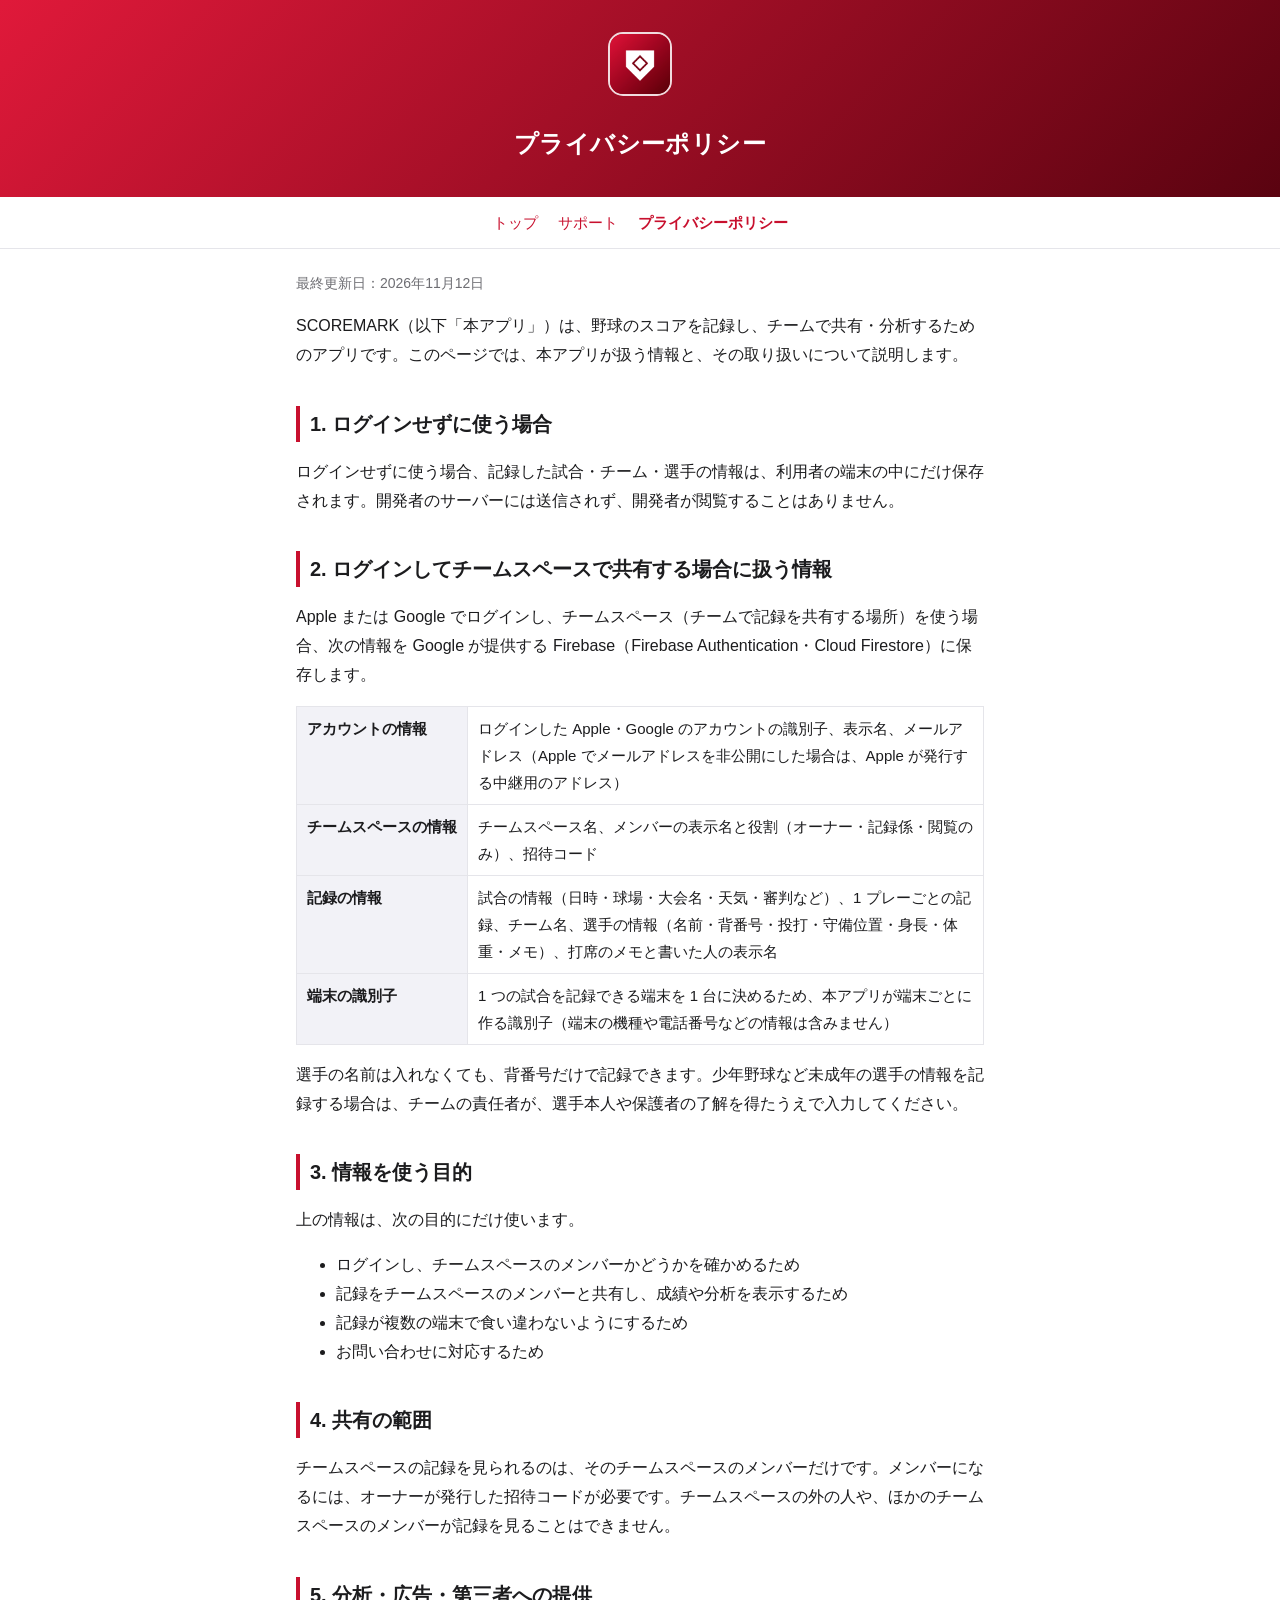
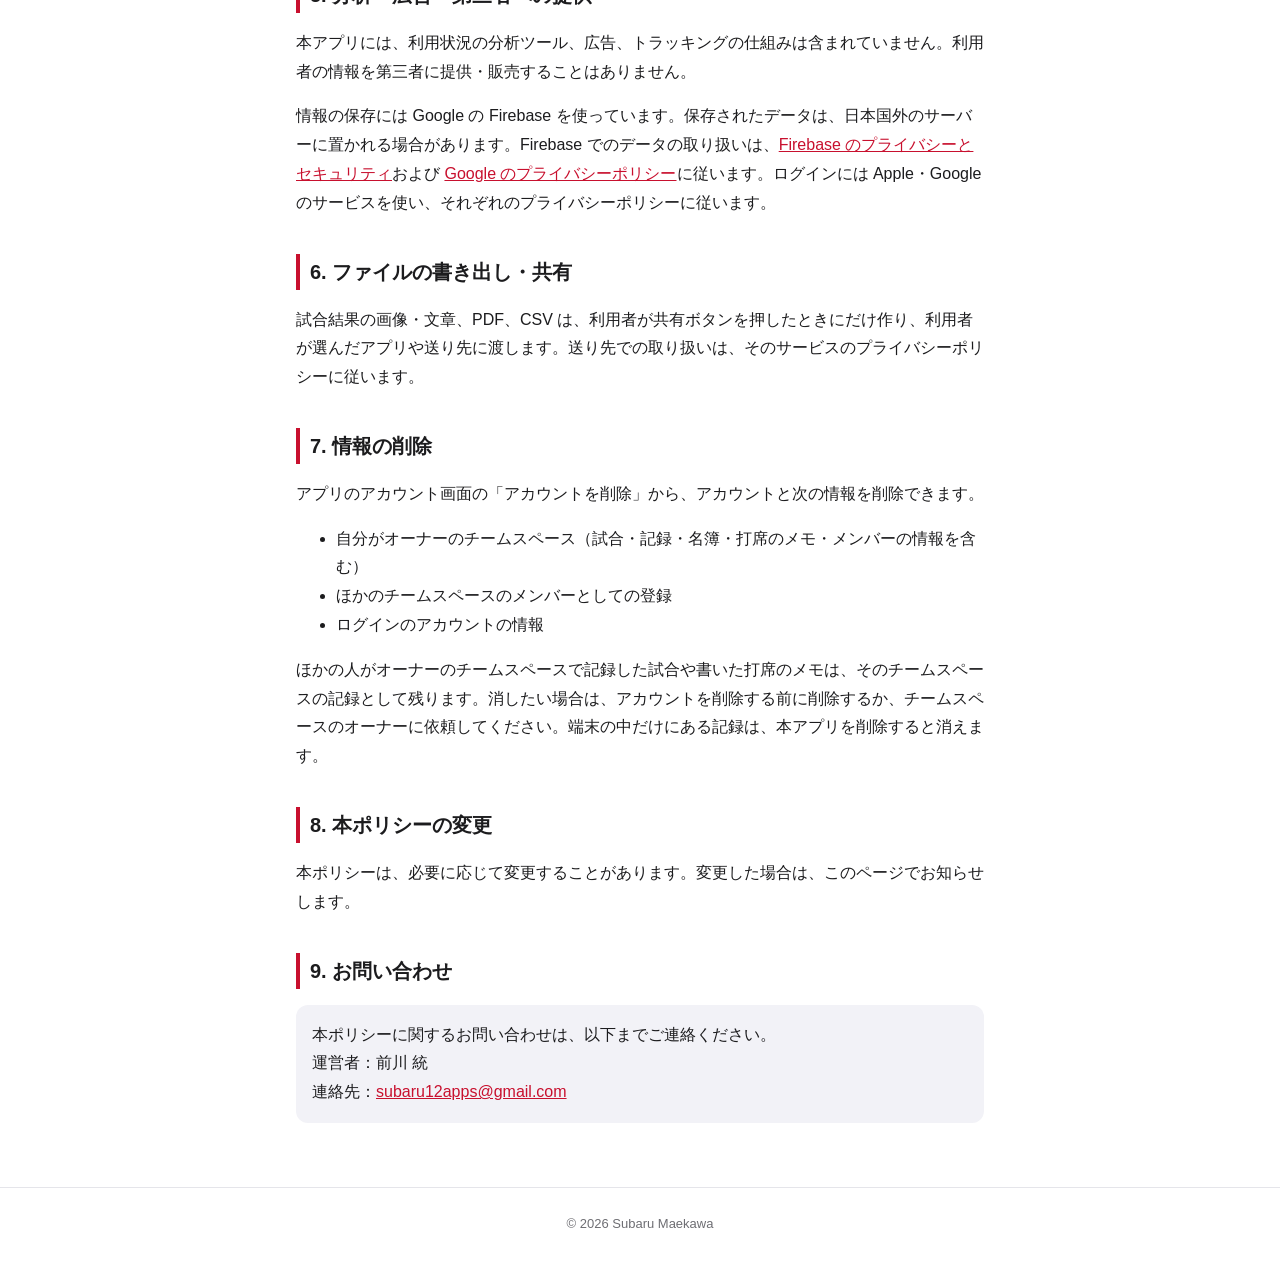
==== privacy.html @ ed5fb6fb "SCOREMARK の公開ページ（トップ・サポート・プライバシーポリシー） Co-Authored-By: Claude Opus 5.5 <noreply@anthropic.com>" ====
<!doctype html>
<html lang="ja">
<head>
  <meta charset="utf-8">
  <meta name="viewport" content="width=device-width, initial-scale=1">
  <title>プライバシーポリシー | SCOREMARK</title>
  <meta name="theme-color" content="#C8102E">
  <link rel="icon" href="icon.png">
  <link rel="stylesheet" href="style.css">
</head>
<body>
  <header class="hero small">
    <img src="icon.png" alt="SCOREMARK のアイコン">
    <h1>プライバシーポリシー</h1>
  </header>

  <nav>
    <a href="./">トップ</a>
    <a href="support.html">サポート</a>
    <a href="privacy.html" aria-current="page">プライバシーポリシー</a>
  </nav>

  <main>
    <p class="sub">最終更新日：2026年11月12日</p>

    <p>SCOREMARK（以下「本アプリ」）は、野球のスコアを記録し、チームで共有・分析するためのアプリです。このページでは、本アプリが扱う情報と、その取り扱いについて説明します。</p>

    <h2>1. ログインせずに使う場合</h2>
    <p>ログインせずに使う場合、記録した試合・チーム・選手の情報は、利用者の端末の中にだけ保存されます。開発者のサーバーには送信されず、開発者が閲覧することはありません。</p>

    <h2>2. ログインしてチームスペースで共有する場合に扱う情報</h2>
    <p>Apple または Google でログインし、チームスペース（チームで記録を共有する場所）を使う場合、次の情報を Google が提供する Firebase（Firebase Authentication・Cloud Firestore）に保存します。</p>
    <table>
      <tr><th>アカウントの情報</th><td>ログインした Apple・Google のアカウントの識別子、表示名、メールアドレス（Apple でメールアドレスを非公開にした場合は、Apple が発行する中継用のアドレス）</td></tr>
      <tr><th>チームスペースの情報</th><td>チームスペース名、メンバーの表示名と役割（オーナー・記録係・閲覧のみ）、招待コード</td></tr>
      <tr><th>記録の情報</th><td>試合の情報（日時・球場・大会名・天気・審判など）、1 プレーごとの記録、チーム名、選手の情報（名前・背番号・投打・守備位置・身長・体重・メモ）、打席のメモと書いた人の表示名</td></tr>
      <tr><th>端末の識別子</th><td>1 つの試合を記録できる端末を 1 台に決めるため、本アプリが端末ごとに作る識別子（端末の機種や電話番号などの情報は含みません）</td></tr>
    </table>
    <p>選手の名前は入れなくても、背番号だけで記録できます。少年野球など未成年の選手の情報を記録する場合は、チームの責任者が、選手本人や保護者の了解を得たうえで入力してください。</p>

    <h2>3. 情報を使う目的</h2>
    <p>上の情報は、次の目的にだけ使います。</p>
    <ul>
      <li>ログインし、チームスペースのメンバーかどうかを確かめるため</li>
      <li>記録をチームスペースのメンバーと共有し、成績や分析を表示するため</li>
      <li>記録が複数の端末で食い違わないようにするため</li>
      <li>お問い合わせに対応するため</li>
    </ul>

    <h2>4. 共有の範囲</h2>
    <p>チームスペースの記録を見られるのは、そのチームスペースのメンバーだけです。メンバーになるには、オーナーが発行した招待コードが必要です。チームスペースの外の人や、ほかのチームスペースのメンバーが記録を見ることはできません。</p>

    <h2>5. 分析・広告・第三者への提供</h2>
    <p>本アプリには、利用状況の分析ツール、広告、トラッキングの仕組みは含まれていません。利用者の情報を第三者に提供・販売することはありません。</p>
    <p>情報の保存には Google の Firebase を使っています。保存されたデータは、日本国外のサーバーに置かれる場合があります。Firebase でのデータの取り扱いは、<a href="https://firebase.google.com/support/privacy">Firebase のプライバシーとセキュリティ</a>および <a href="https://policies.google.com/privacy">Google のプライバシーポリシー</a>に従います。ログインには Apple・Google のサービスを使い、それぞれのプライバシーポリシーに従います。</p>

    <h2>6. ファイルの書き出し・共有</h2>
    <p>試合結果の画像・文章、PDF、CSV は、利用者が共有ボタンを押したときにだけ作り、利用者が選んだアプリや送り先に渡します。送り先での取り扱いは、そのサービスのプライバシーポリシーに従います。</p>

    <h2>7. 情報の削除</h2>
    <p>アプリのアカウント画面の「アカウントを削除」から、アカウントと次の情報を削除できます。</p>
    <ul>
      <li>自分がオーナーのチームスペース（試合・記録・名簿・打席のメモ・メンバーの情報を含む）</li>
      <li>ほかのチームスペースのメンバーとしての登録</li>
      <li>ログインのアカウントの情報</li>
    </ul>
    <p>ほかの人がオーナーのチームスペースで記録した試合や書いた打席のメモは、そのチームスペースの記録として残ります。消したい場合は、アカウントを削除する前に削除するか、チームスペースのオーナーに依頼してください。端末の中だけにある記録は、本アプリを削除すると消えます。</p>

    <h2>8. 本ポリシーの変更</h2>
    <p>本ポリシーは、必要に応じて変更することがあります。変更した場合は、このページでお知らせします。</p>

    <h2>9. お問い合わせ</h2>
    <p class="contact">本ポリシーに関するお問い合わせは、以下までご連絡ください。<br>運営者：前川 統<br>連絡先：<a href="mailto:subaru12apps@gmail.com">subaru12apps@gmail.com</a></p>
  </main>

  <footer>
    &copy; 2026 Subaru Maekawa
  </footer>
</body>
</html>
---- style.css ----
/* SCOREMARK 公開ページ共通スタイル
   外部フォント・外部スクリプトは読み込まない（プライバシーポリシーとの整合のため） */

:root {
  --red: #C8102E;
  --red-text: #C8102E;
  --bg: #FFFFFF;
  --text: #1C1C1E;
  --sub: #6E6E73;
  --line: #E5E5EA;
  --card: #F2F2F7;
}

@media (prefers-color-scheme: dark) {
  :root {
    --red-text: #FF4060;
    --bg: #000000;
    --text: #F2F2F7;
    --sub: #A1A1A6;
    --line: #38383A;
    --card: #1C1C1E;
  }
}

* { box-sizing: border-box; }

html { -webkit-text-size-adjust: 100%; }

body {
  margin: 0;
  background: var(--bg);
  color: var(--text);
  font-family: -apple-system, BlinkMacSystemFont, "Hiragino Sans", "Hiragino Kaku Gothic ProN", "Noto Sans JP", "Yu Gothic", sans-serif;
  line-height: 1.8;
  font-size: 16px;
}

a { color: var(--red-text); }

/* 上部：アイコンと同じ赤のグラデーション（印象を残す場所なので広い面を赤に） */
.hero {
  background: linear-gradient(135deg, #E0193A, #5A0310);
  color: #FFFFFF;
  padding: 56px 16px 48px;
  text-align: center;
}
.hero img {
  width: 96px;
  height: 96px;
  border-radius: 22px;
  border: 2px solid rgba(255, 255, 255, 0.85);
}
.hero h1 {
  margin: 16px 0 4px;
  font-size: 32px;
  letter-spacing: 0.06em;
}
.hero p {
  margin: 0;
  font-size: 17px;
  font-weight: 600;
}
.hero.small { padding: 32px 16px 28px; }
.hero.small img { width: 64px; height: 64px; border-radius: 15px; }
.hero.small h1 { font-size: 24px; letter-spacing: 0.02em; }

nav {
  display: flex;
  justify-content: center;
  gap: 20px;
  padding: 12px 16px;
  border-bottom: 1px solid var(--line);
  font-size: 15px;
}
nav a { text-decoration: none; }
nav a[aria-current="page"] { font-weight: 700; }

main {
  max-width: 720px;
  margin: 0 auto;
  padding: 8px 16px 48px;
}

h2 {
  margin: 36px 0 8px;
  font-size: 20px;
  border-left: 4px solid var(--red);
  padding-left: 10px;
}
h3 { margin: 20px 0 4px; font-size: 17px; }

.lead { font-size: 17px; }
.sub { color: var(--sub); font-size: 14px; }

.features { list-style: none; padding: 0; margin: 16px 0; display: grid; gap: 10px; }
.features li {
  background: var(--card);
  border-radius: 12px;
  padding: 12px 16px;
}
.features b { display: block; }

.faq dt { font-weight: 700; margin-top: 20px; }
.faq dd { margin: 4px 0 0; }

table { border-collapse: collapse; width: 100%; font-size: 15px; margin: 8px 0; }
th, td { border: 1px solid var(--line); padding: 8px 10px; text-align: left; vertical-align: top; }
th { background: var(--card); white-space: nowrap; }

.contact {
  background: var(--card);
  border-radius: 12px;
  padding: 16px;
}

footer {
  text-align: center;
  color: var(--sub);
  font-size: 13px;
  padding: 24px 16px 40px;
  border-top: 1px solid var(--line);
}

/* ---- トップページ ---- */

/* 上部：アプリと同じ黒の地に、赤を差す（アプリの画面写真がなじむように） */
/* 赤の地は文字と対応端末の印まで。端末の写真はページの地に置き、下の紙のスコアブックの赤い帯と続かないようにする */
.top-hero { text-align: center; padding: 0 16px 56px; }
.top-hero-band {
  background: linear-gradient(135deg, #E0193A 0%, #8E0A22 55%, #4A020D 100%);
  color: #FFFFFF;
  margin: 0 -16px;
  padding: 56px 16px 56px;
}
.top-hero-text { max-width: 760px; margin: 0 auto; }
.top-icon {
  width: 80px;
  height: 80px;
  border-radius: 18px;
  border: 2px solid rgba(255, 255, 255, 0.85);
}
.wordmark {
  margin: 16px 0 0;
  font-size: 46px;
  font-weight: 800;
  letter-spacing: 0.08em;
  line-height: 1.1;
}
.tagline {
  margin: 6px 0 0;
  font-size: 16px;
  font-weight: 600;
  letter-spacing: 0.2em;
  opacity: 0.9;
}
.top-lead span { display: inline-block; } /* 言葉の途中で折り返さない */
.top-lead {
  margin: 24px auto 0;
  max-width: 30em;
  font-size: 17px;
  line-height: 1.9;
}
.devices-badge {
  list-style: none;
  margin: 20px 0 0;
  padding: 0;
  display: flex;
  flex-wrap: wrap;
  justify-content: center;
  gap: 8px;
  font-size: 13px;
}
.devices-badge li {
  padding: 4px 14px;
  border: 1px solid rgba(255, 255, 255, 0.6);
  border-radius: 999px;
}
.devices-badge li.on { background: #FFFFFF; border-color: #FFFFFF; color: #C8102E; font-weight: 700; }

/* 横向き（iPad・詳細モード）と縦向き（iPhone・簡易モード）を、重ねずに並べる */
.hero-devices {
  max-width: 940px;
  margin: 48px auto 0;
  display: flex;
  justify-content: center;
  align-items: flex-end;
  gap: 5%;
}
.hero-devices .land {
  display: block;
  width: 70%;
  height: auto;
  border-radius: 16px;
  border: 5px solid #1C1C1E;
  background: #000000;
}
.hero-devices .phone {
  width: 21%;
  max-width: none;
  margin: 0;
  border-width: 4px;
  border-radius: 18px;
}
@media (min-width: 760px) {
  .top-hero { padding: 0 24px 88px; }
  .top-hero-band { margin: 0 -24px; padding: 80px 24px 72px; }
  .wordmark { font-size: 60px; }
  .hero-devices .land { border-radius: 28px; border-width: 10px; }
  .hero-devices .phone { border-radius: 30px; border-width: 7px; }
}

/* 紙のスコアブック：一番の売りなので、赤の帯を広く使い、白い紙を大きく見せる */
.paper-band {
  background: #C8102E;
  color: #FFFFFF;
  margin: 0;
  padding: 72px 16px 80px;
}
.paper-inner { max-width: 1040px; margin: 0 auto; }
.paper-band .eyebrow { color: #FFFFFF; opacity: 1; }
.paper-band .section-title { font-size: 32px; margin-bottom: 12px; }
.paper-band .section-title span { display: inline-block; }
.paper-lead { max-width: 40em; margin: 0 0 32px; font-size: 17px; }
.paper-sheet {
  margin: 0;
  background: #FFFFFF;
  border-radius: 12px;
  padding: 12px;
}
.paper-sheet img { display: block; width: 100%; height: auto; }
.paper-sheet figcaption { margin-top: 8px; color: #6E6E73; font-size: 13px; text-align: center; }
.paper-points {
  list-style: none;
  margin: 32px 0 0;
  padding: 0;
  display: grid;
  grid-template-columns: 1fr;
  gap: 24px;
}
.paper-points li { border-top: 2px solid #FFFFFF; padding-top: 12px; }
.paper-points h3 { margin: 0 0 6px; font-size: 19px; }
.paper-points p { margin: 0; }
.paper-more { margin: 32px 0 0; font-weight: 700; }
.paper-more a { color: #FFFFFF; }
@media (min-width: 760px) {
  .paper-band { padding: 96px 24px 104px; }
  .paper-band .section-title { font-size: 40px; }
  .paper-sheet { padding: 20px; }
  .paper-points { grid-template-columns: repeat(3, 1fr); gap: 32px; }
}

/* 画面の写真：端末の枠のように角を丸め、細い枠で囲む */
.phone {
  display: block;
  width: 100%;
  max-width: 260px;
  height: auto;
  margin: 0 auto;
  border-radius: 28px;
  border: 6px solid #1C1C1E;
  background: #000000;
}

main.wide { max-width: 1040px; padding-top: 72px; }

section { margin: 0 0 88px; }

.eyebrow {
  margin: 0;
  color: var(--red-text);
  font-size: 13px;
  font-weight: 700;
  letter-spacing: 0.18em;
}
.section-title {
  margin: 4px 0 24px;
  padding: 0;
  border: none;
  font-size: 28px;
  line-height: 1.4;
}

.steps {
  list-style: none;
  padding: 0;
  margin: 0;
  display: grid;
  grid-template-columns: 1fr;
  gap: 48px;
}
.steps li { position: relative; }
.steps .phone { max-width: 220px; }
.step-no {
  display: inline-flex;
  align-items: center;
  justify-content: center;
  width: 32px;
  height: 32px;
  margin-top: 20px;
  border-radius: 50%;
  background: var(--red);
  color: #FFFFFF;
  font-weight: 700;
}
.steps h3 { display: inline-block; margin: 0 0 0 10px; font-size: 20px; vertical-align: middle; }
.steps p { margin: 8px 0 0; }
@media (min-width: 760px) {
  .steps { grid-template-columns: repeat(3, 1fr); gap: 32px; }
}

.feature {
  display: grid;
  grid-template-columns: 1fr;
  gap: 32px;
  align-items: center;
  background: var(--card);
  border-radius: 24px;
  padding: 40px 24px;
}
.feature .phone { max-width: 240px; }
.tablet {
  display: block;
  width: 100%;
  height: auto;
  border-radius: 20px;
  border: 8px solid #1C1C1E;
  background: #000000;
}
@media (min-width: 760px) {
  .feature { grid-template-columns: 1fr 1.4fr; padding: 48px; }
}
.checks { list-style: none; padding: 0; margin: 16px 0 0; }
.checks li { position: relative; padding-left: 28px; margin: 8px 0; }
.checks li::before {
  content: "";
  position: absolute;
  left: 4px;
  top: 0.55em;
  width: 12px;
  height: 12px;
  background: var(--red);
  transform: rotate(45deg); /* ひし形（ダイヤモンド）の印 */
}

.people {
  display: grid;
  grid-template-columns: 1fr;
  gap: 16px;
}
@media (min-width: 600px) { .people { grid-template-columns: 1fr 1fr; } }
.person {
  border: 1px solid var(--line);
  border-top: 4px solid var(--red);
  border-radius: 0 0 16px 16px;
  padding: 20px;
}
.person h3 { margin: 0 0 6px; font-size: 18px; }
.person p { margin: 0; color: var(--sub); }

.closing { text-align: center; margin-bottom: 40px; }

.device-list {
  list-style: none;
  margin: 0;
  padding: 0;
  display: grid;
  grid-template-columns: 1fr 1fr;
  gap: 12px;
}
@media (min-width: 760px) { .device-list { grid-template-columns: repeat(4, 1fr); } }
.device-list li {
  border: 1px solid var(--line);
  border-radius: 16px;
  padding: 16px 20px;
  color: var(--sub);
}
.device-list b { display: block; font-size: 19px; }
.device-list span { font-size: 14px; }
.device-list li.on { border: 2px solid var(--red); color: var(--text); }
.device-list li.on span { color: var(--red-text); font-weight: 700; }

/* 紙のスコアブックの拡大表示 */
.viewer {
  width: min(96vw, 1400px);
  max-width: none;
  max-height: 92vh;
  padding: 0;
  border: none;
  border-radius: 12px;
  background: #FFFFFF;
  color: #1C1C1E;
  overflow: hidden;
}
.viewer[open] { display: flex; flex-direction: column; }
.viewer::backdrop { background: rgba(0, 0, 0, 0.8); }
.viewer-bar {
  display: flex;
  align-items: center;
  justify-content: space-between;
  padding: 8px 8px 8px 16px;
  border-bottom: 1px solid #E5E5EA;
  font-weight: 700;
}
.viewer-close {
  font: inherit;
  font-size: 15px;
  padding: 8px 18px;
  border: none;
  border-radius: 999px;
  background: #C8102E;
  color: #FFFFFF;
  cursor: pointer;
}
.viewer-body { overflow: auto; padding: 8px; }
.viewer-body img { display: block; width: 100%; min-width: 900px; height: auto; } /* スマホでは横に動かして見る */
@media (min-width: 960px) { .viewer-body img { min-width: 0; } }
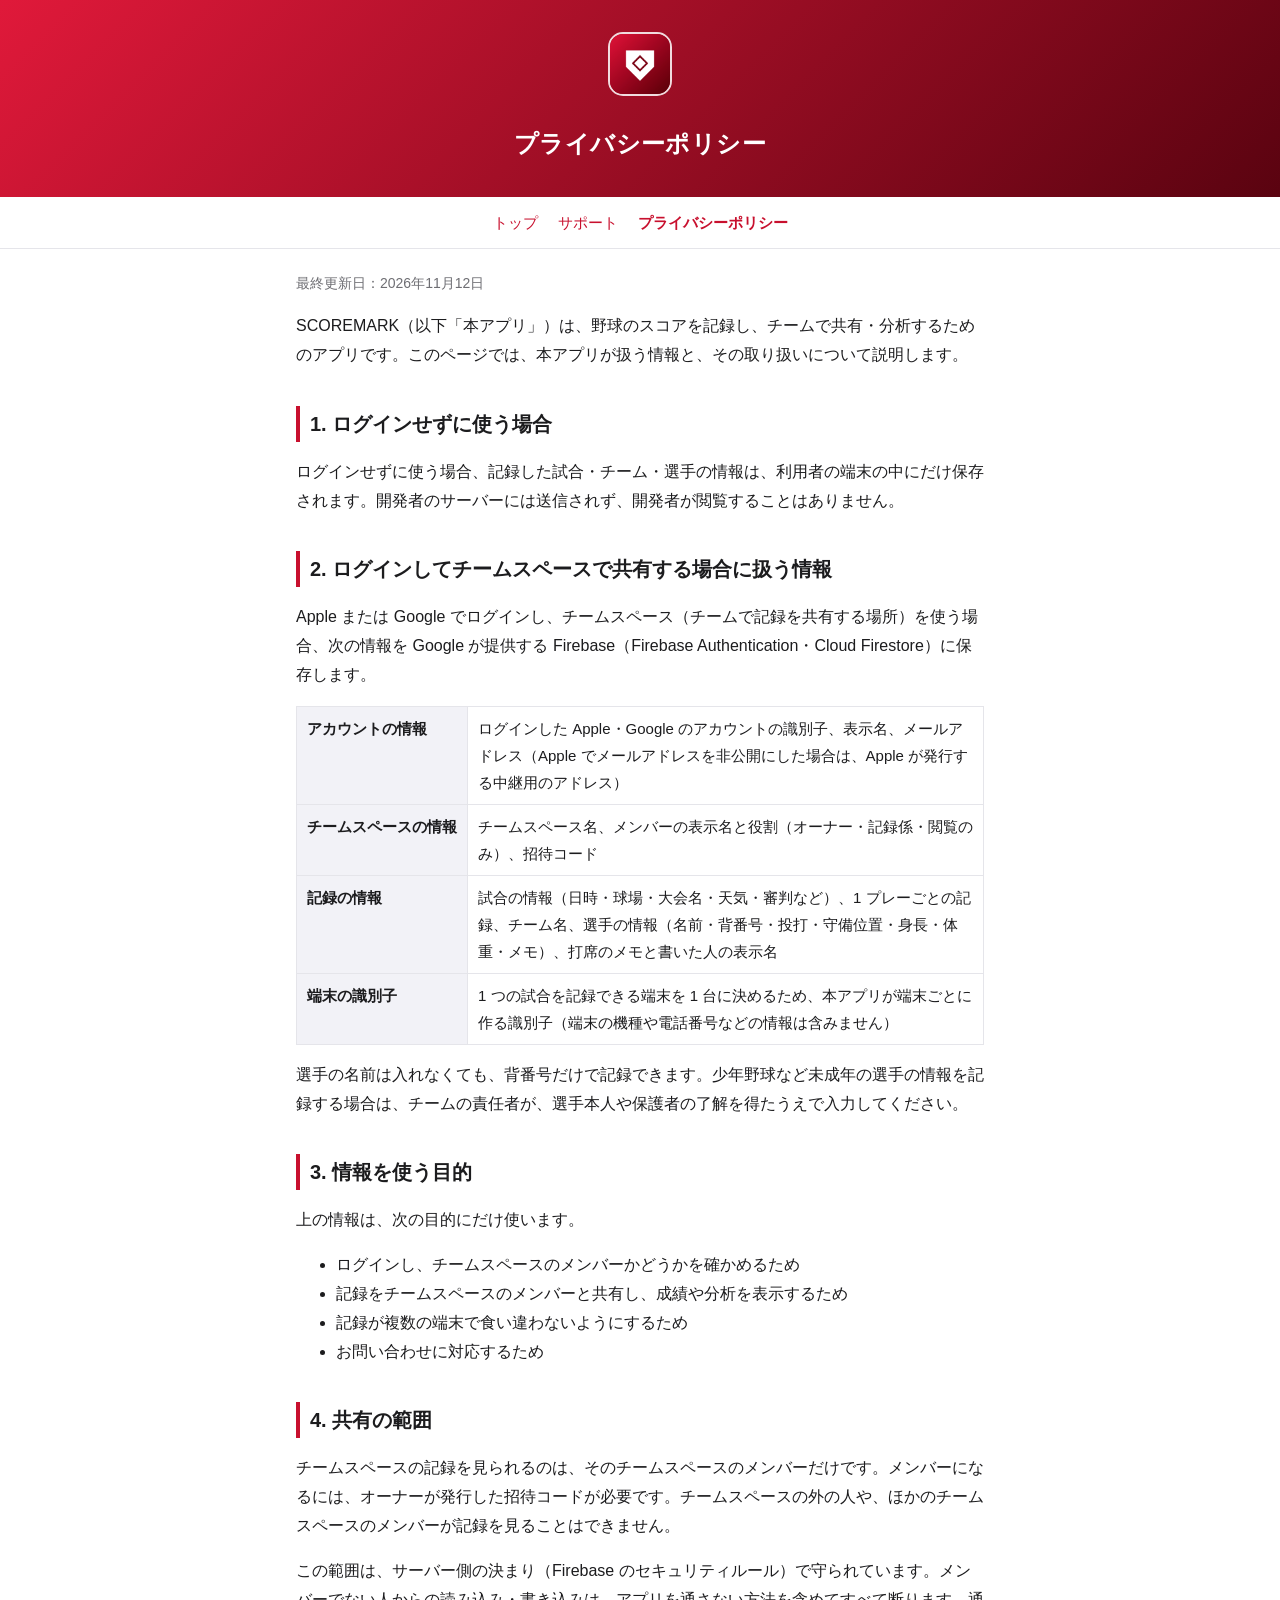
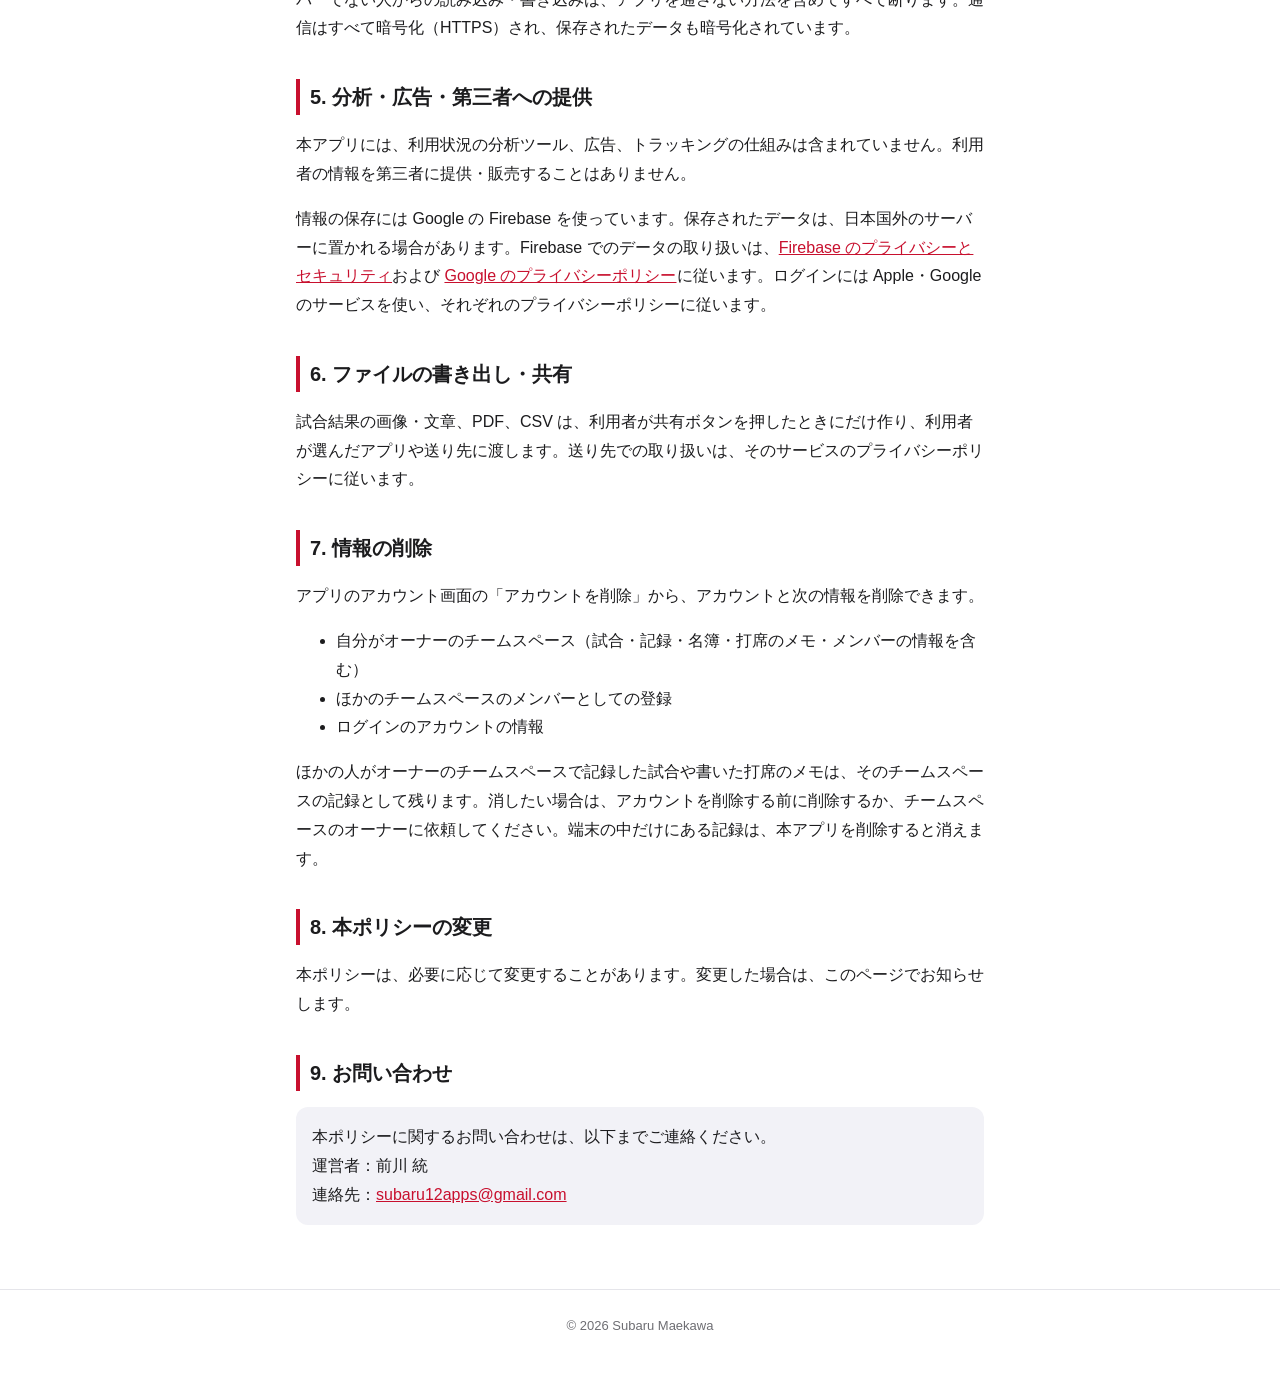
==== commit e5fbca09: "サポートとプライバシーポリシーに、記録の安全性（ほかのチームから見られないこと・消える場合）の説明を足した Co-Authored-By: Claude Opus 5.5 <noreply@anthr" ====
--- a/privacy.html
+++ b/privacy.html
@@ -50,6 +50,8 @@
     <h2>4. 共有の範囲</h2>
     <p>チームスペースの記録を見られるのは、そのチームスペースのメンバーだけです。メンバーになるには、オーナーが発行した招待コードが必要です。チームスペースの外の人や、ほかのチームスペースのメンバーが記録を見ることはできません。</p>
 
+    <p>この範囲は、サーバー側の決まり（Firebase のセキュリティルール）で守られています。メンバーでない人からの読み込み・書き込みは、アプリを通さない方法を含めてすべて断ります。通信はすべて暗号化（HTTPS）され、保存されたデータも暗号化されています。</p>
+
     <h2>5. 分析・広告・第三者への提供</h2>
     <p>本アプリには、利用状況の分析ツール、広告、トラッキングの仕組みは含まれていません。利用者の情報を第三者に提供・販売することはありません。</p>
     <p>情報の保存には Google の Firebase を使っています。保存されたデータは、日本国外のサーバーに置かれる場合があります。Firebase でのデータの取り扱いは、<a href="https://firebase.google.com/support/privacy">Firebase のプライバシーとセキュリティ</a>および <a href="https://policies.google.com/privacy">Google のプライバシーポリシー</a>に従います。ログインには Apple・Google のサービスを使い、それぞれのプライバシーポリシーに従います。</p>
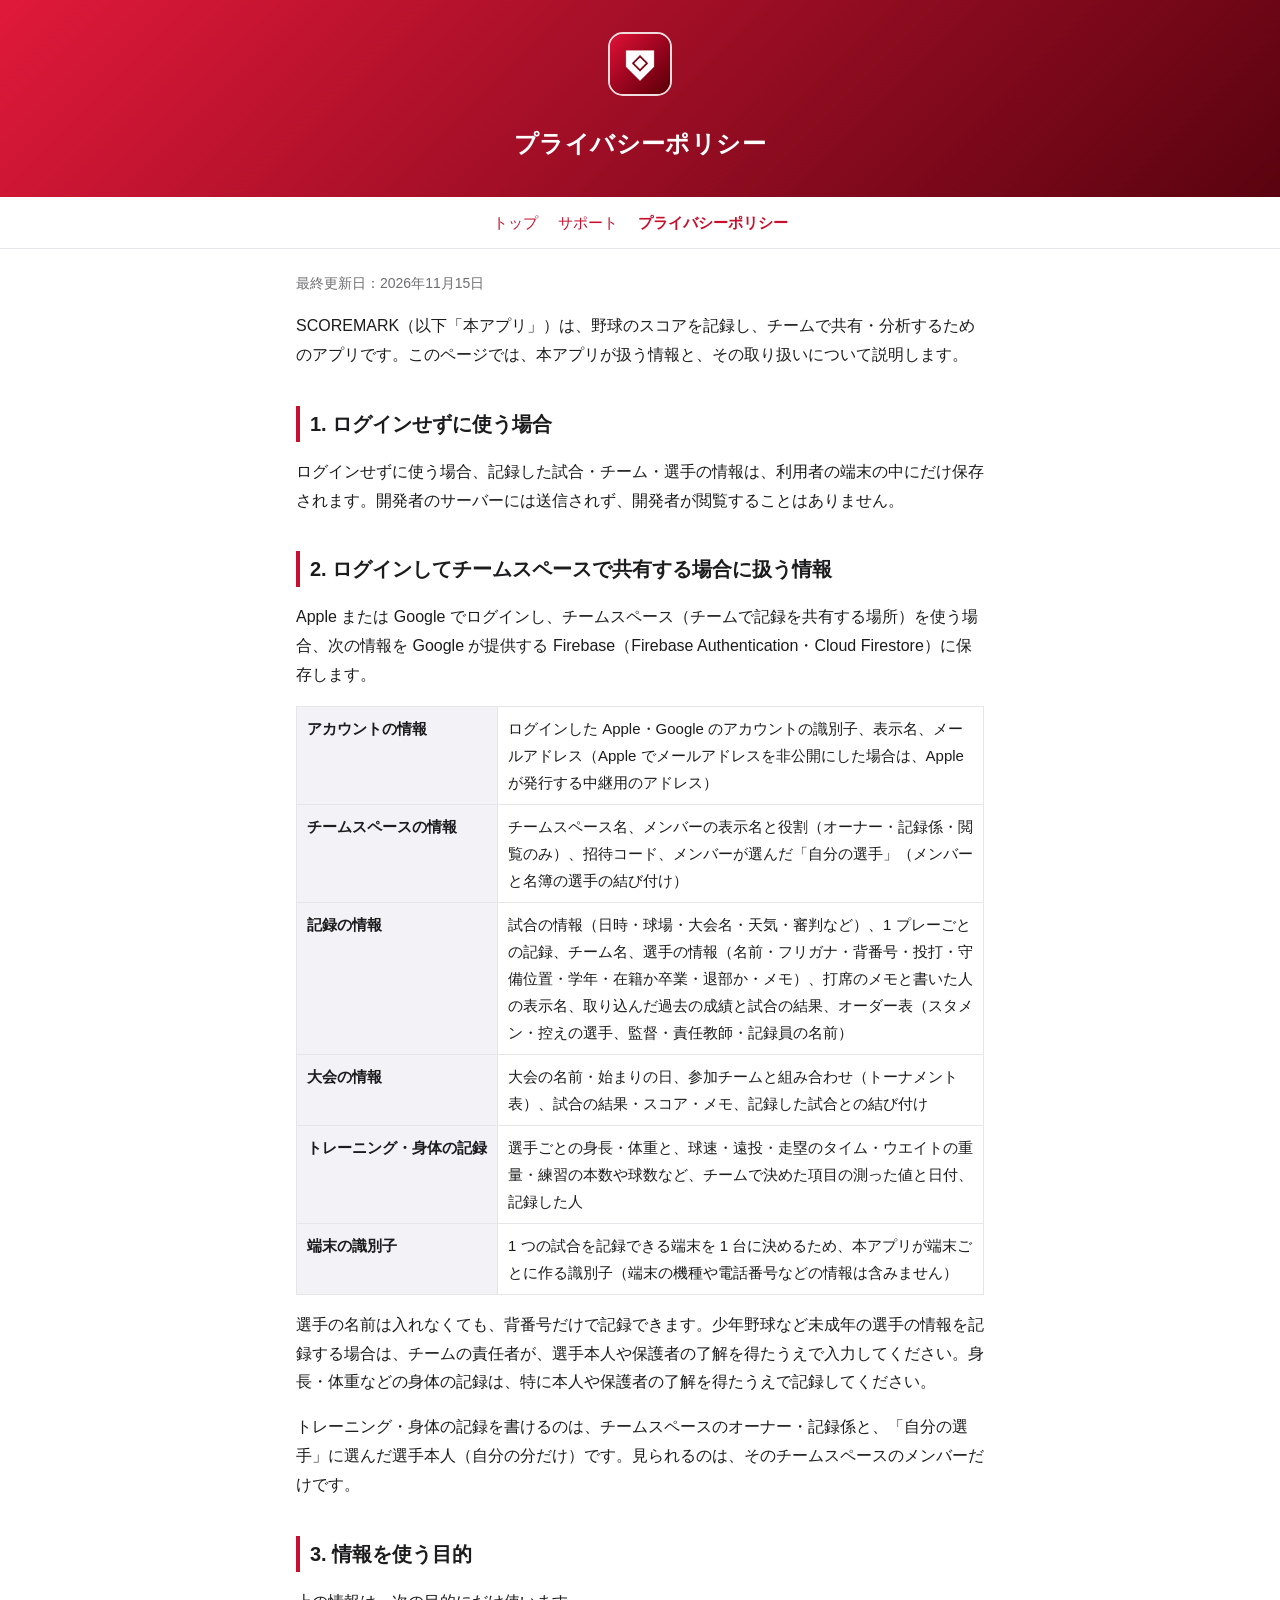
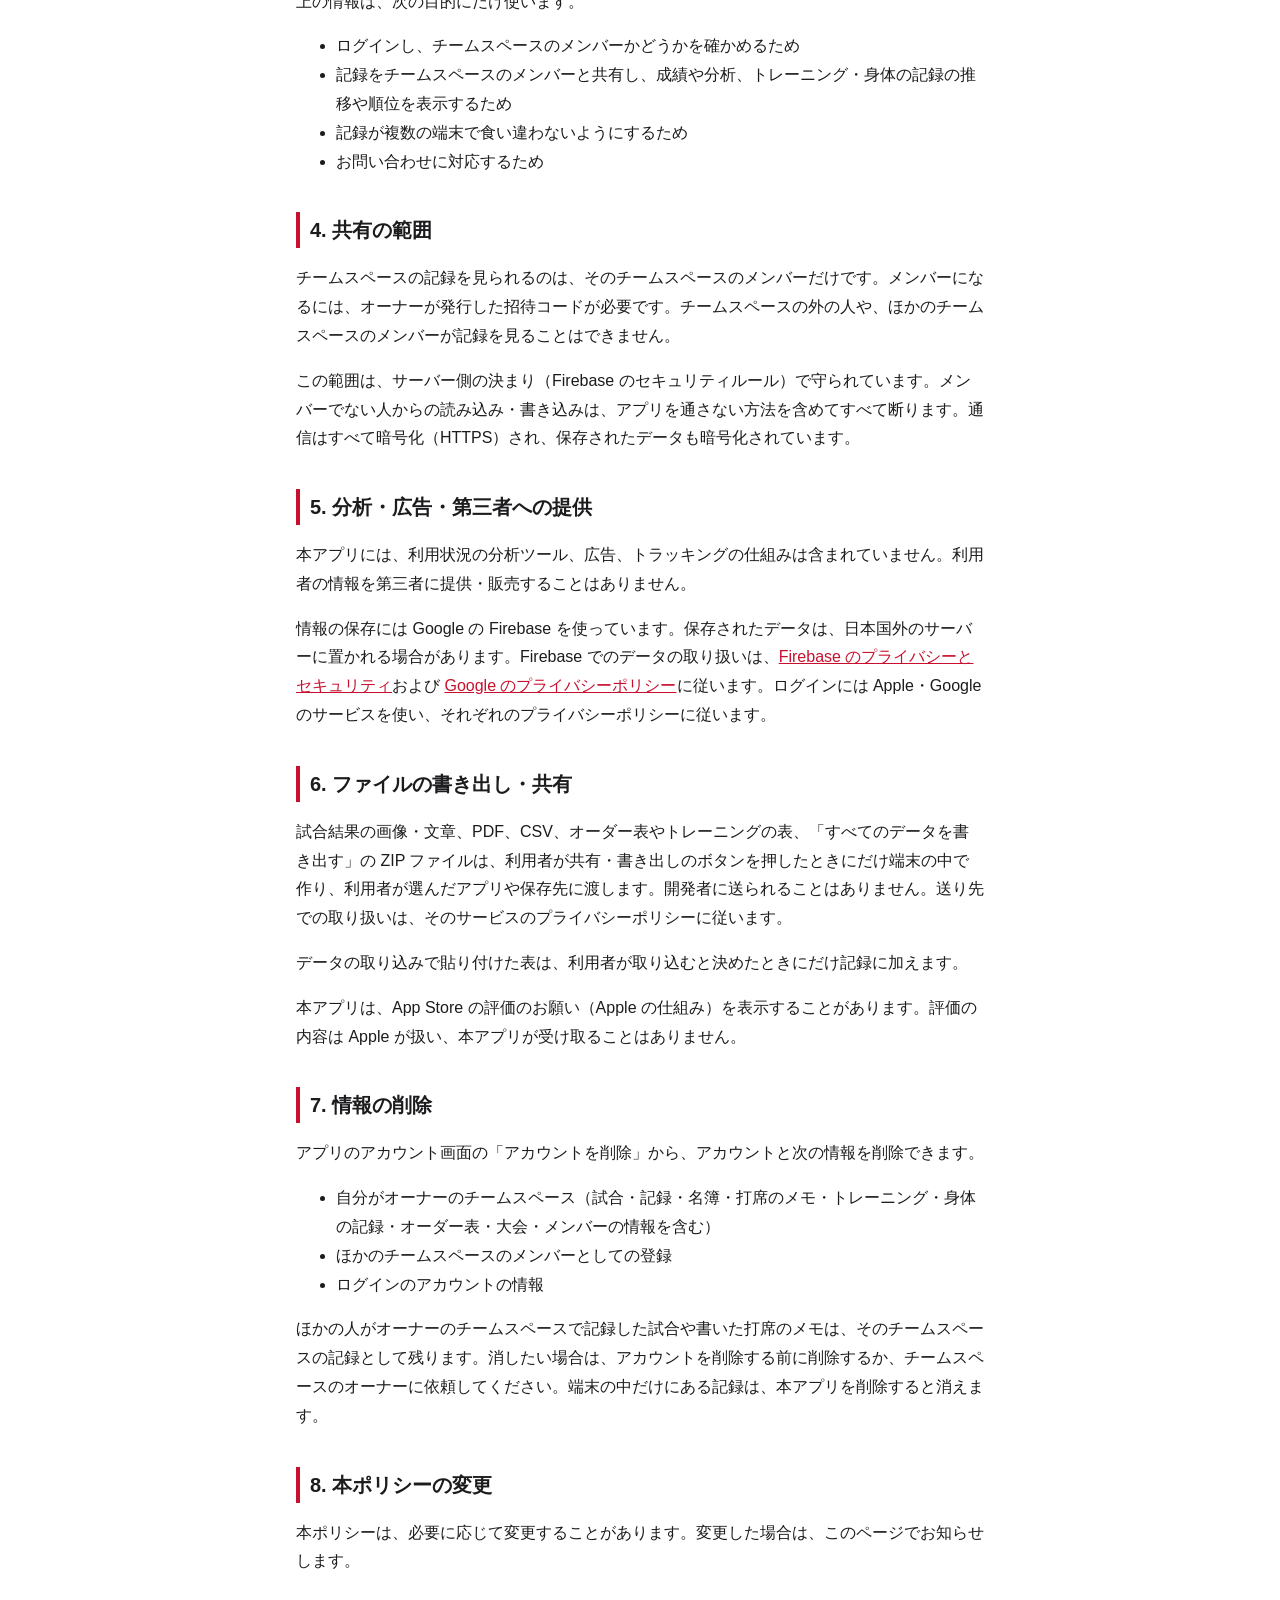
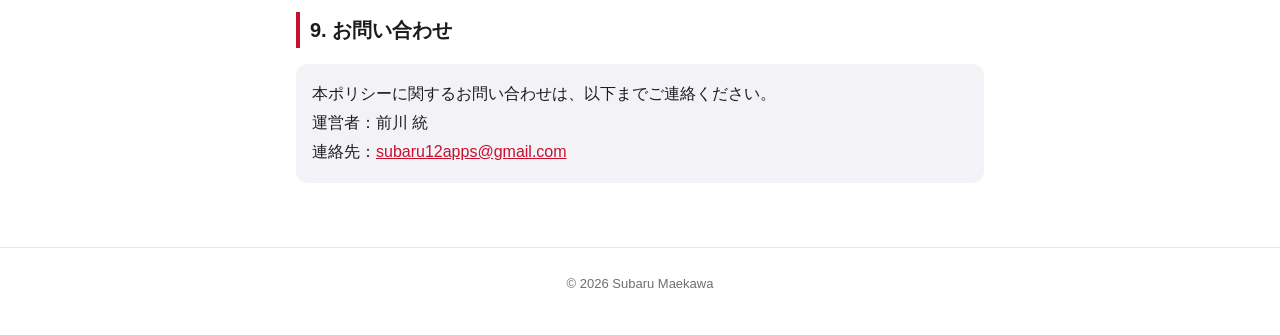
==== commit 43ee7443: "1.1.0 に合わせてトップ・サポート・プライバシーポリシーを更新した" ====
--- a/privacy.html
+++ b/privacy.html
@@ -21,7 +21,7 @@
   </nav>
 
   <main>
-    <p class="sub">最終更新日：2026年11月12日</p>
+    <p class="sub">最終更新日：2026年11月15日</p>
 
     <p>SCOREMARK（以下「本アプリ」）は、野球のスコアを記録し、チームで共有・分析するためのアプリです。このページでは、本アプリが扱う情報と、その取り扱いについて説明します。</p>
 
@@ -32,17 +32,20 @@
     <p>Apple または Google でログインし、チームスペース（チームで記録を共有する場所）を使う場合、次の情報を Google が提供する Firebase（Firebase Authentication・Cloud Firestore）に保存します。</p>
     <table>
       <tr><th>アカウントの情報</th><td>ログインした Apple・Google のアカウントの識別子、表示名、メールアドレス（Apple でメールアドレスを非公開にした場合は、Apple が発行する中継用のアドレス）</td></tr>
-      <tr><th>チームスペースの情報</th><td>チームスペース名、メンバーの表示名と役割（オーナー・記録係・閲覧のみ）、招待コード</td></tr>
-      <tr><th>記録の情報</th><td>試合の情報（日時・球場・大会名・天気・審判など）、1 プレーごとの記録、チーム名、選手の情報（名前・背番号・投打・守備位置・身長・体重・メモ）、打席のメモと書いた人の表示名</td></tr>
+      <tr><th>チームスペースの情報</th><td>チームスペース名、メンバーの表示名と役割（オーナー・記録係・閲覧のみ）、招待コード、メンバーが選んだ「自分の選手」（メンバーと名簿の選手の結び付け）</td></tr>
+      <tr><th>記録の情報</th><td>試合の情報（日時・球場・大会名・天気・審判など）、1 プレーごとの記録、チーム名、選手の情報（名前・フリガナ・背番号・投打・守備位置・学年・在籍か卒業・退部か・メモ）、打席のメモと書いた人の表示名、取り込んだ過去の成績と試合の結果、オーダー表（スタメン・控えの選手、監督・責任教師・記録員の名前）</td></tr>
+      <tr><th>大会の情報</th><td>大会の名前・始まりの日、参加チームと組み合わせ（トーナメント表）、試合の結果・スコア・メモ、記録した試合との結び付け</td></tr>
+      <tr><th>トレーニング・身体の記録</th><td>選手ごとの身長・体重と、球速・遠投・走塁のタイム・ウエイトの重量・練習の本数や球数など、チームで決めた項目の測った値と日付、記録した人</td></tr>
       <tr><th>端末の識別子</th><td>1 つの試合を記録できる端末を 1 台に決めるため、本アプリが端末ごとに作る識別子（端末の機種や電話番号などの情報は含みません）</td></tr>
     </table>
-    <p>選手の名前は入れなくても、背番号だけで記録できます。少年野球など未成年の選手の情報を記録する場合は、チームの責任者が、選手本人や保護者の了解を得たうえで入力してください。</p>
+    <p>選手の名前は入れなくても、背番号だけで記録できます。少年野球など未成年の選手の情報を記録する場合は、チームの責任者が、選手本人や保護者の了解を得たうえで入力してください。身長・体重などの身体の記録は、特に本人や保護者の了解を得たうえで記録してください。</p>
+    <p>トレーニング・身体の記録を書けるのは、チームスペースのオーナー・記録係と、「自分の選手」に選んだ選手本人（自分の分だけ）です。見られるのは、そのチームスペースのメンバーだけです。</p>
 
     <h2>3. 情報を使う目的</h2>
     <p>上の情報は、次の目的にだけ使います。</p>
     <ul>
       <li>ログインし、チームスペースのメンバーかどうかを確かめるため</li>
-      <li>記録をチームスペースのメンバーと共有し、成績や分析を表示するため</li>
+      <li>記録をチームスペースのメンバーと共有し、成績や分析、トレーニング・身体の記録の推移や順位を表示するため</li>
       <li>記録が複数の端末で食い違わないようにするため</li>
       <li>お問い合わせに対応するため</li>
     </ul>
@@ -57,12 +60,14 @@
     <p>情報の保存には Google の Firebase を使っています。保存されたデータは、日本国外のサーバーに置かれる場合があります。Firebase でのデータの取り扱いは、<a href="https://firebase.google.com/support/privacy">Firebase のプライバシーとセキュリティ</a>および <a href="https://policies.google.com/privacy">Google のプライバシーポリシー</a>に従います。ログインには Apple・Google のサービスを使い、それぞれのプライバシーポリシーに従います。</p>
 
     <h2>6. ファイルの書き出し・共有</h2>
-    <p>試合結果の画像・文章、PDF、CSV は、利用者が共有ボタンを押したときにだけ作り、利用者が選んだアプリや送り先に渡します。送り先での取り扱いは、そのサービスのプライバシーポリシーに従います。</p>
+    <p>試合結果の画像・文章、PDF、CSV、オーダー表やトレーニングの表、「すべてのデータを書き出す」の ZIP ファイルは、利用者が共有・書き出しのボタンを押したときにだけ端末の中で作り、利用者が選んだアプリや保存先に渡します。開発者に送られることはありません。送り先での取り扱いは、そのサービスのプライバシーポリシーに従います。</p>
+    <p>データの取り込みで貼り付けた表は、利用者が取り込むと決めたときにだけ記録に加えます。</p>
+    <p>本アプリは、App Store の評価のお願い（Apple の仕組み）を表示することがあります。評価の内容は Apple が扱い、本アプリが受け取ることはありません。</p>
 
     <h2>7. 情報の削除</h2>
     <p>アプリのアカウント画面の「アカウントを削除」から、アカウントと次の情報を削除できます。</p>
     <ul>
-      <li>自分がオーナーのチームスペース（試合・記録・名簿・打席のメモ・メンバーの情報を含む）</li>
+      <li>自分がオーナーのチームスペース（試合・記録・名簿・打席のメモ・トレーニング・身体の記録・オーダー表・大会・メンバーの情報を含む）</li>
       <li>ほかのチームスペースのメンバーとしての登録</li>
       <li>ログインのアカウントの情報</li>
     </ul>
--- a/style.css
+++ b/style.css
@@ -219,7 +219,7 @@
 .paper-inner { max-width: 1040px; margin: 0 auto; }
 .paper-band .eyebrow { color: #FFFFFF; opacity: 1; }
 .paper-band .section-title { font-size: 32px; margin-bottom: 12px; }
-.paper-band .section-title span { display: inline-block; }
+.section-title span { display: inline-block; }
 .paper-lead { max-width: 40em; margin: 0 0 32px; font-size: 17px; }
 .paper-sheet {
   margin: 0;
@@ -308,6 +308,26 @@
   .steps { grid-template-columns: repeat(3, 1fr); gap: 32px; }
 }
 
+/* チームの 1 年（大会・トレーニングなど）：スマホでは 1 列、広い画面では 4 列 */
+.cards {
+  list-style: none;
+  padding: 0;
+  margin: 0 0 32px;
+  display: grid;
+  grid-template-columns: 1fr;
+  gap: 40px;
+}
+.cards .phone { max-width: 200px; }
+.cards h3 { margin: 16px 0 0; font-size: 18px; }
+.cards p { margin: 6px 0 0; color: var(--sub); font-size: 15px; }
+@media (min-width: 560px) {
+  .cards { grid-template-columns: 1fr 1fr; gap: 40px 24px; }
+}
+@media (min-width: 960px) {
+  .cards { grid-template-columns: repeat(4, 1fr); }
+  .cards .phone { max-width: 210px; }
+}
+
 .feature {
   display: grid;
   grid-template-columns: 1fr;
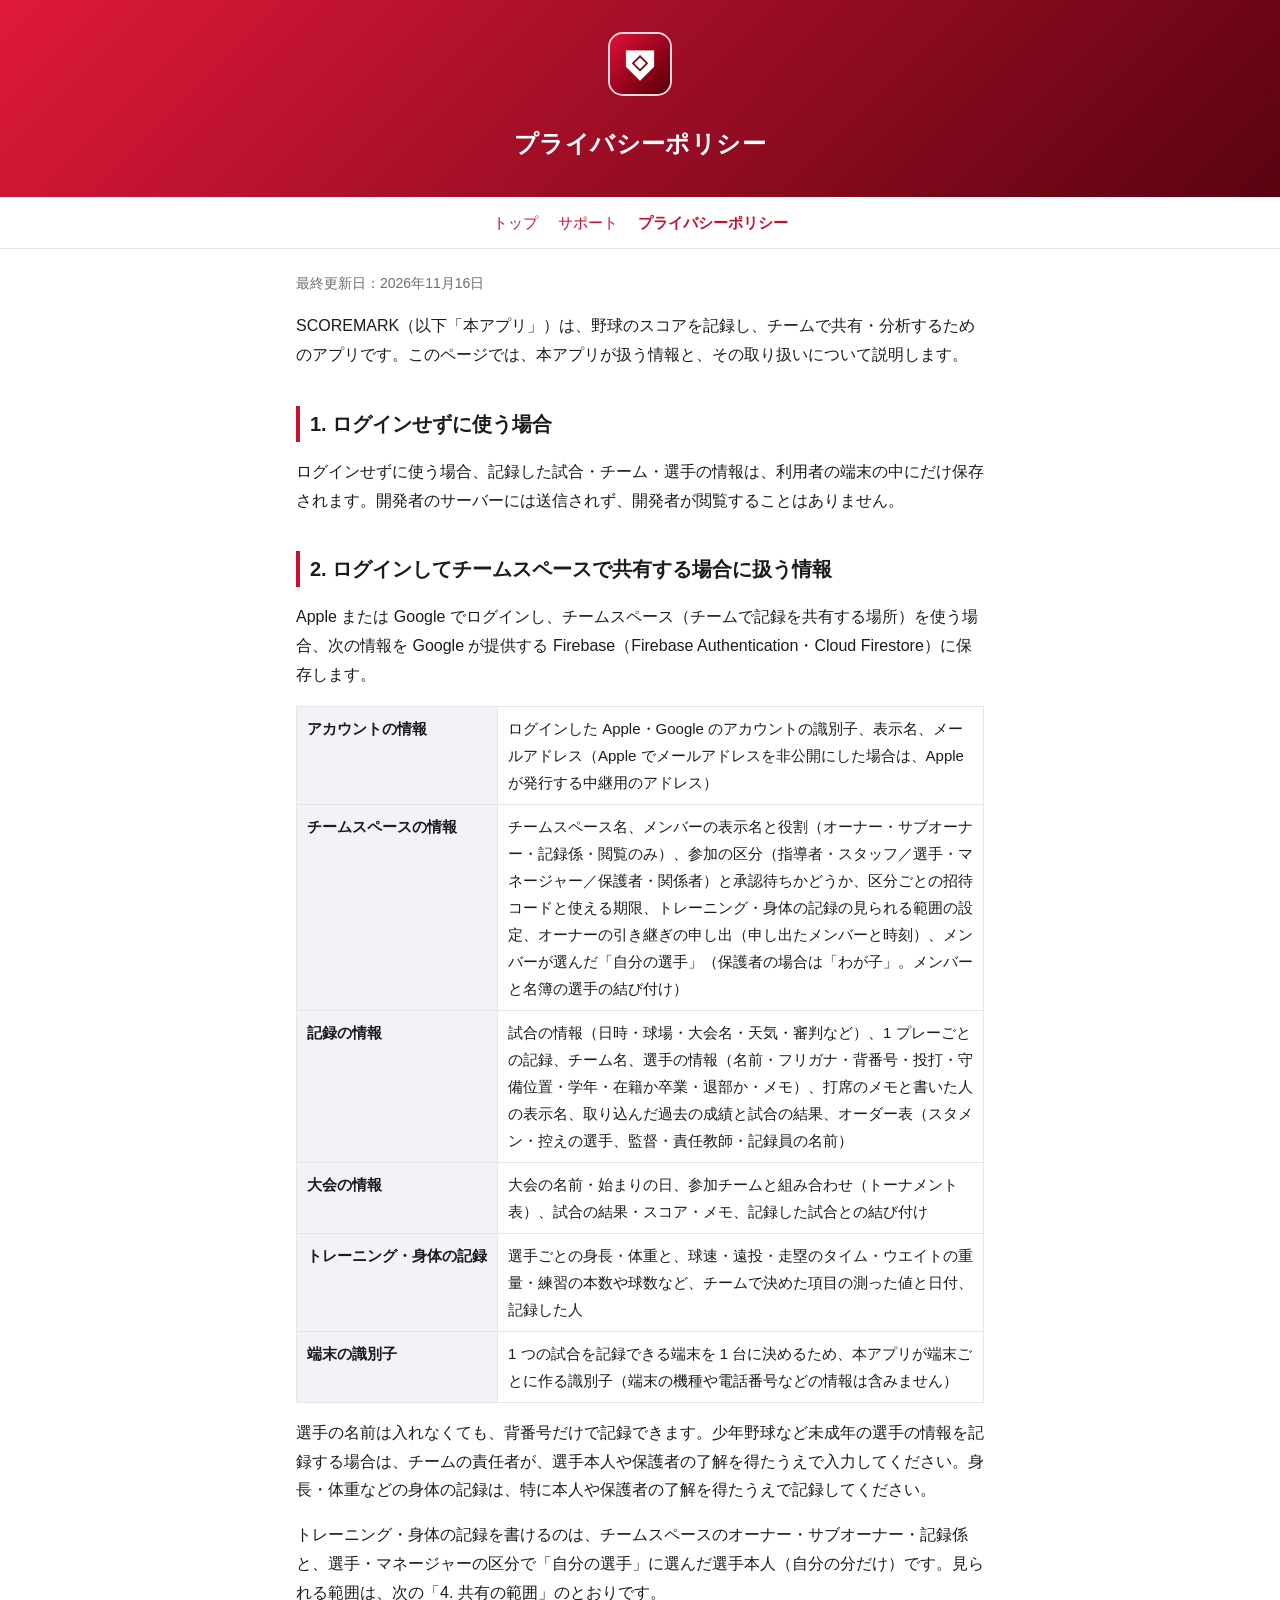
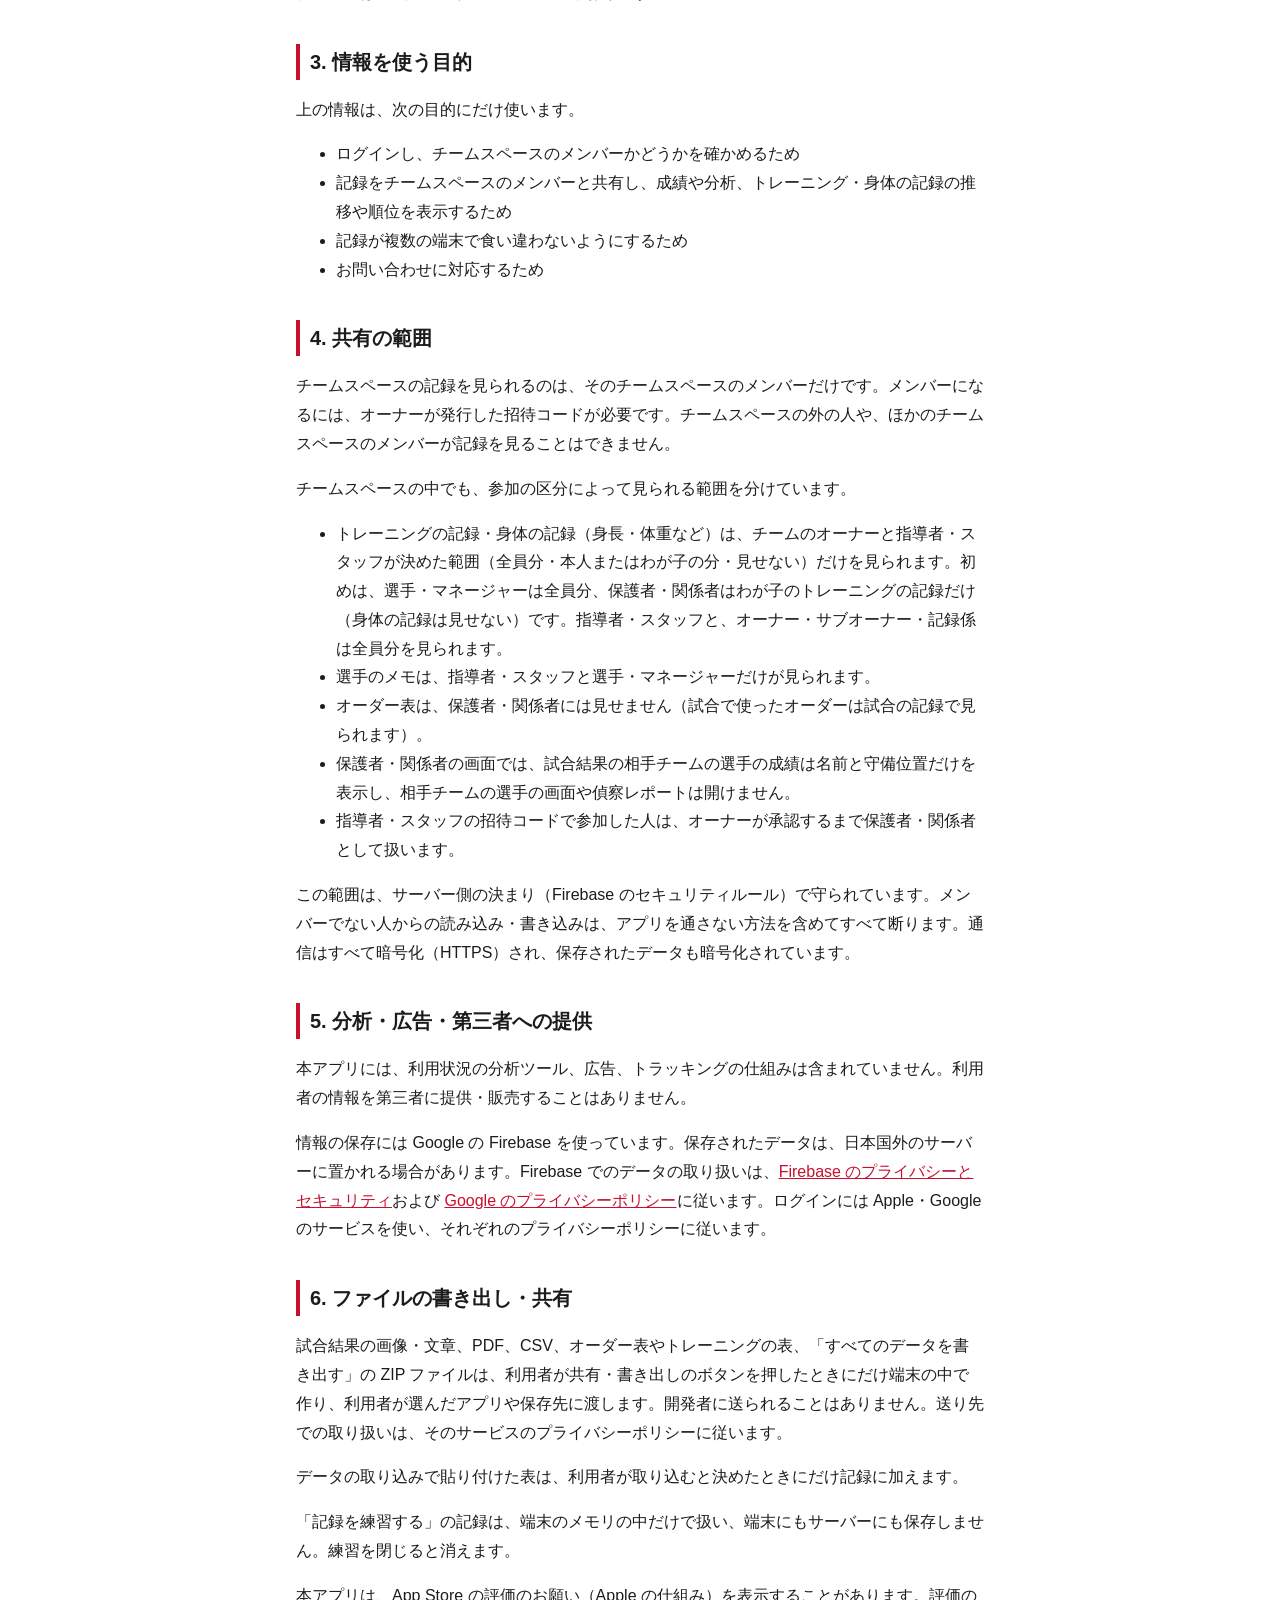
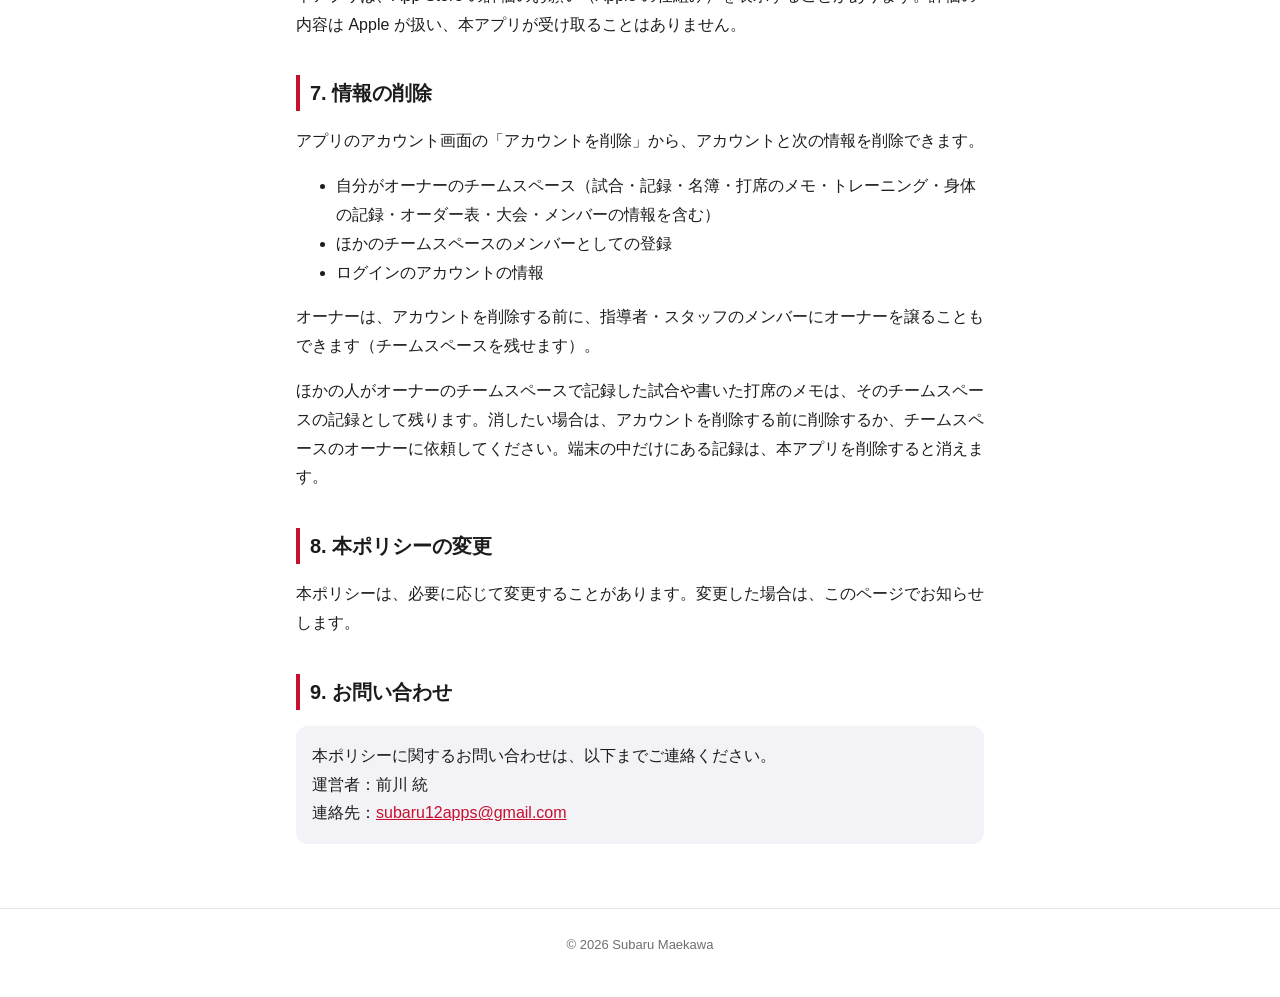
==== commit dfb2d12a: "1.2.0 に合わせてサポート・プライバシーポリシーを更新した（参加の区分・見られる範囲・サブオーナー・記録の練習）" ====
--- a/privacy.html
+++ b/privacy.html
@@ -21,7 +21,7 @@
   </nav>
 
   <main>
-    <p class="sub">最終更新日：2026年11月15日</p>
+    <p class="sub">最終更新日：2026年11月16日</p>
 
     <p>SCOREMARK（以下「本アプリ」）は、野球のスコアを記録し、チームで共有・分析するためのアプリです。このページでは、本アプリが扱う情報と、その取り扱いについて説明します。</p>
 
@@ -32,14 +32,14 @@
     <p>Apple または Google でログインし、チームスペース（チームで記録を共有する場所）を使う場合、次の情報を Google が提供する Firebase（Firebase Authentication・Cloud Firestore）に保存します。</p>
     <table>
       <tr><th>アカウントの情報</th><td>ログインした Apple・Google のアカウントの識別子、表示名、メールアドレス（Apple でメールアドレスを非公開にした場合は、Apple が発行する中継用のアドレス）</td></tr>
-      <tr><th>チームスペースの情報</th><td>チームスペース名、メンバーの表示名と役割（オーナー・記録係・閲覧のみ）、招待コード、メンバーが選んだ「自分の選手」（メンバーと名簿の選手の結び付け）</td></tr>
+      <tr><th>チームスペースの情報</th><td>チームスペース名、メンバーの表示名と役割（オーナー・サブオーナー・記録係・閲覧のみ）、参加の区分（指導者・スタッフ／選手・マネージャー／保護者・関係者）と承認待ちかどうか、区分ごとの招待コードと使える期限、トレーニング・身体の記録の見られる範囲の設定、オーナーの引き継ぎの申し出（申し出たメンバーと時刻）、メンバーが選んだ「自分の選手」（保護者の場合は「わが子」。メンバーと名簿の選手の結び付け）</td></tr>
       <tr><th>記録の情報</th><td>試合の情報（日時・球場・大会名・天気・審判など）、1 プレーごとの記録、チーム名、選手の情報（名前・フリガナ・背番号・投打・守備位置・学年・在籍か卒業・退部か・メモ）、打席のメモと書いた人の表示名、取り込んだ過去の成績と試合の結果、オーダー表（スタメン・控えの選手、監督・責任教師・記録員の名前）</td></tr>
       <tr><th>大会の情報</th><td>大会の名前・始まりの日、参加チームと組み合わせ（トーナメント表）、試合の結果・スコア・メモ、記録した試合との結び付け</td></tr>
       <tr><th>トレーニング・身体の記録</th><td>選手ごとの身長・体重と、球速・遠投・走塁のタイム・ウエイトの重量・練習の本数や球数など、チームで決めた項目の測った値と日付、記録した人</td></tr>
       <tr><th>端末の識別子</th><td>1 つの試合を記録できる端末を 1 台に決めるため、本アプリが端末ごとに作る識別子（端末の機種や電話番号などの情報は含みません）</td></tr>
     </table>
     <p>選手の名前は入れなくても、背番号だけで記録できます。少年野球など未成年の選手の情報を記録する場合は、チームの責任者が、選手本人や保護者の了解を得たうえで入力してください。身長・体重などの身体の記録は、特に本人や保護者の了解を得たうえで記録してください。</p>
-    <p>トレーニング・身体の記録を書けるのは、チームスペースのオーナー・記録係と、「自分の選手」に選んだ選手本人（自分の分だけ）です。見られるのは、そのチームスペースのメンバーだけです。</p>
+    <p>トレーニング・身体の記録を書けるのは、チームスペースのオーナー・サブオーナー・記録係と、選手・マネージャーの区分で「自分の選手」に選んだ選手本人（自分の分だけ）です。見られる範囲は、次の「4. 共有の範囲」のとおりです。</p>
 
     <h2>3. 情報を使う目的</h2>
     <p>上の情報は、次の目的にだけ使います。</p>
@@ -53,7 +53,16 @@
     <h2>4. 共有の範囲</h2>
     <p>チームスペースの記録を見られるのは、そのチームスペースのメンバーだけです。メンバーになるには、オーナーが発行した招待コードが必要です。チームスペースの外の人や、ほかのチームスペースのメンバーが記録を見ることはできません。</p>
 
-    <p>この範囲は、サーバー側の決まり（Firebase のセキュリティルール）で守られています。メンバーでない人からの読み込み・書き込みは、アプリを通さない方法を含めてすべて断ります。通信はすべて暗号化（HTTPS）され、保存されたデータも暗号化されています。</p>
+    <p>チームスペースの中でも、参加の区分によって見られる範囲を分けています。</p>
+<ul>
+<li>トレーニングの記録・身体の記録（身長・体重など）は、チームのオーナーと指導者・スタッフが決めた範囲（全員分・本人またはわが子の分・見せない）だけを見られます。初めは、選手・マネージャーは全員分、保護者・関係者はわが子のトレーニングの記録だけ（身体の記録は見せない）です。指導者・スタッフと、オーナー・サブオーナー・記録係は全員分を見られます。</li>
+<li>選手のメモは、指導者・スタッフと選手・マネージャーだけが見られます。</li>
+<li>オーダー表は、保護者・関係者には見せません（試合で使ったオーダーは試合の記録で見られます）。</li>
+<li>保護者・関係者の画面では、試合結果の相手チームの選手の成績は名前と守備位置だけを表示し、相手チームの選手の画面や偵察レポートは開けません。</li>
+<li>指導者・スタッフの招待コードで参加した人は、オーナーが承認するまで保護者・関係者として扱います。</li>
+</ul>
+
+<p>この範囲は、サーバー側の決まり（Firebase のセキュリティルール）で守られています。メンバーでない人からの読み込み・書き込みは、アプリを通さない方法を含めてすべて断ります。通信はすべて暗号化（HTTPS）され、保存されたデータも暗号化されています。</p>
 
     <h2>5. 分析・広告・第三者への提供</h2>
     <p>本アプリには、利用状況の分析ツール、広告、トラッキングの仕組みは含まれていません。利用者の情報を第三者に提供・販売することはありません。</p>
@@ -62,6 +71,7 @@
     <h2>6. ファイルの書き出し・共有</h2>
     <p>試合結果の画像・文章、PDF、CSV、オーダー表やトレーニングの表、「すべてのデータを書き出す」の ZIP ファイルは、利用者が共有・書き出しのボタンを押したときにだけ端末の中で作り、利用者が選んだアプリや保存先に渡します。開発者に送られることはありません。送り先での取り扱いは、そのサービスのプライバシーポリシーに従います。</p>
     <p>データの取り込みで貼り付けた表は、利用者が取り込むと決めたときにだけ記録に加えます。</p>
+<p>「記録を練習する」の記録は、端末のメモリの中だけで扱い、端末にもサーバーにも保存しません。練習を閉じると消えます。</p>
     <p>本アプリは、App Store の評価のお願い（Apple の仕組み）を表示することがあります。評価の内容は Apple が扱い、本アプリが受け取ることはありません。</p>
 
     <h2>7. 情報の削除</h2>
@@ -71,7 +81,8 @@
       <li>ほかのチームスペースのメンバーとしての登録</li>
       <li>ログインのアカウントの情報</li>
     </ul>
-    <p>ほかの人がオーナーのチームスペースで記録した試合や書いた打席のメモは、そのチームスペースの記録として残ります。消したい場合は、アカウントを削除する前に削除するか、チームスペースのオーナーに依頼してください。端末の中だけにある記録は、本アプリを削除すると消えます。</p>
+    <p>オーナーは、アカウントを削除する前に、指導者・スタッフのメンバーにオーナーを譲ることもできます（チームスペースを残せます）。</p>
+<p>ほかの人がオーナーのチームスペースで記録した試合や書いた打席のメモは、そのチームスペースの記録として残ります。消したい場合は、アカウントを削除する前に削除するか、チームスペースのオーナーに依頼してください。端末の中だけにある記録は、本アプリを削除すると消えます。</p>
 
     <h2>8. 本ポリシーの変更</h2>
     <p>本ポリシーは、必要に応じて変更することがあります。変更した場合は、このページでお知らせします。</p>
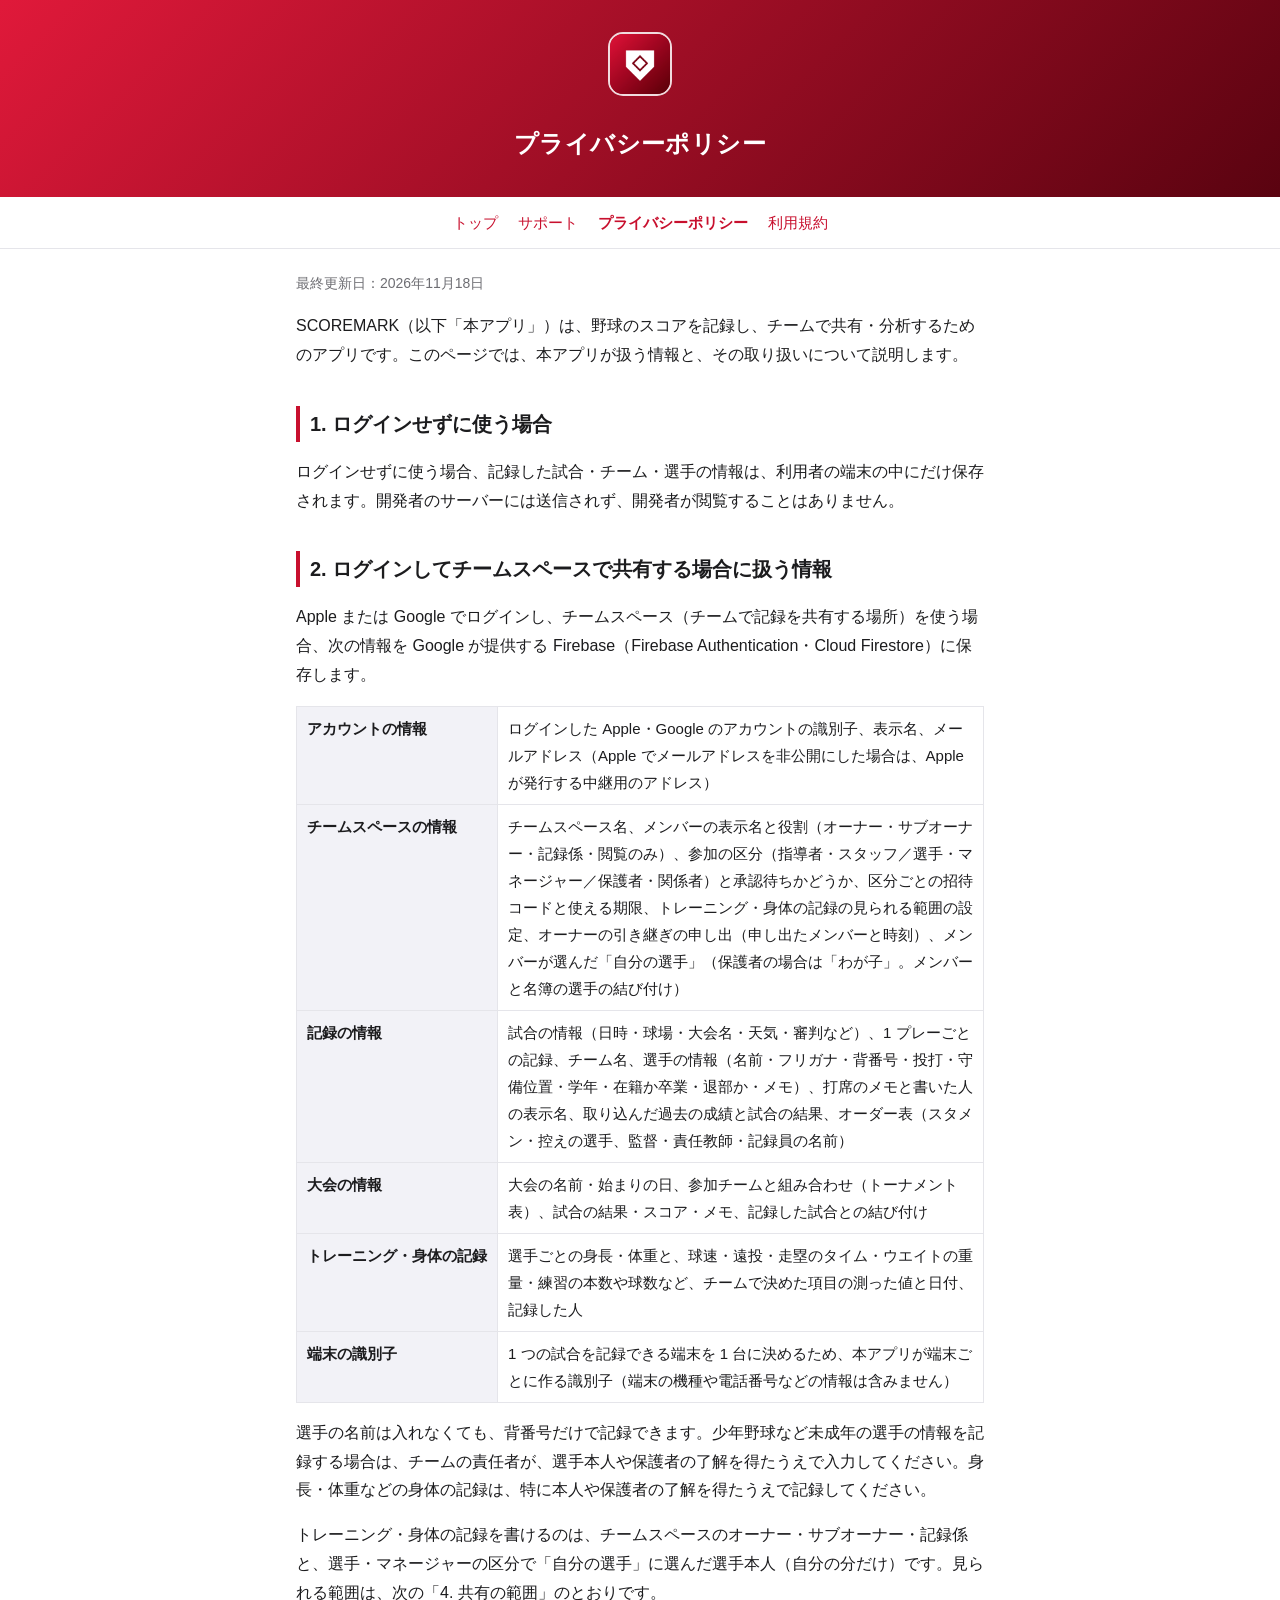
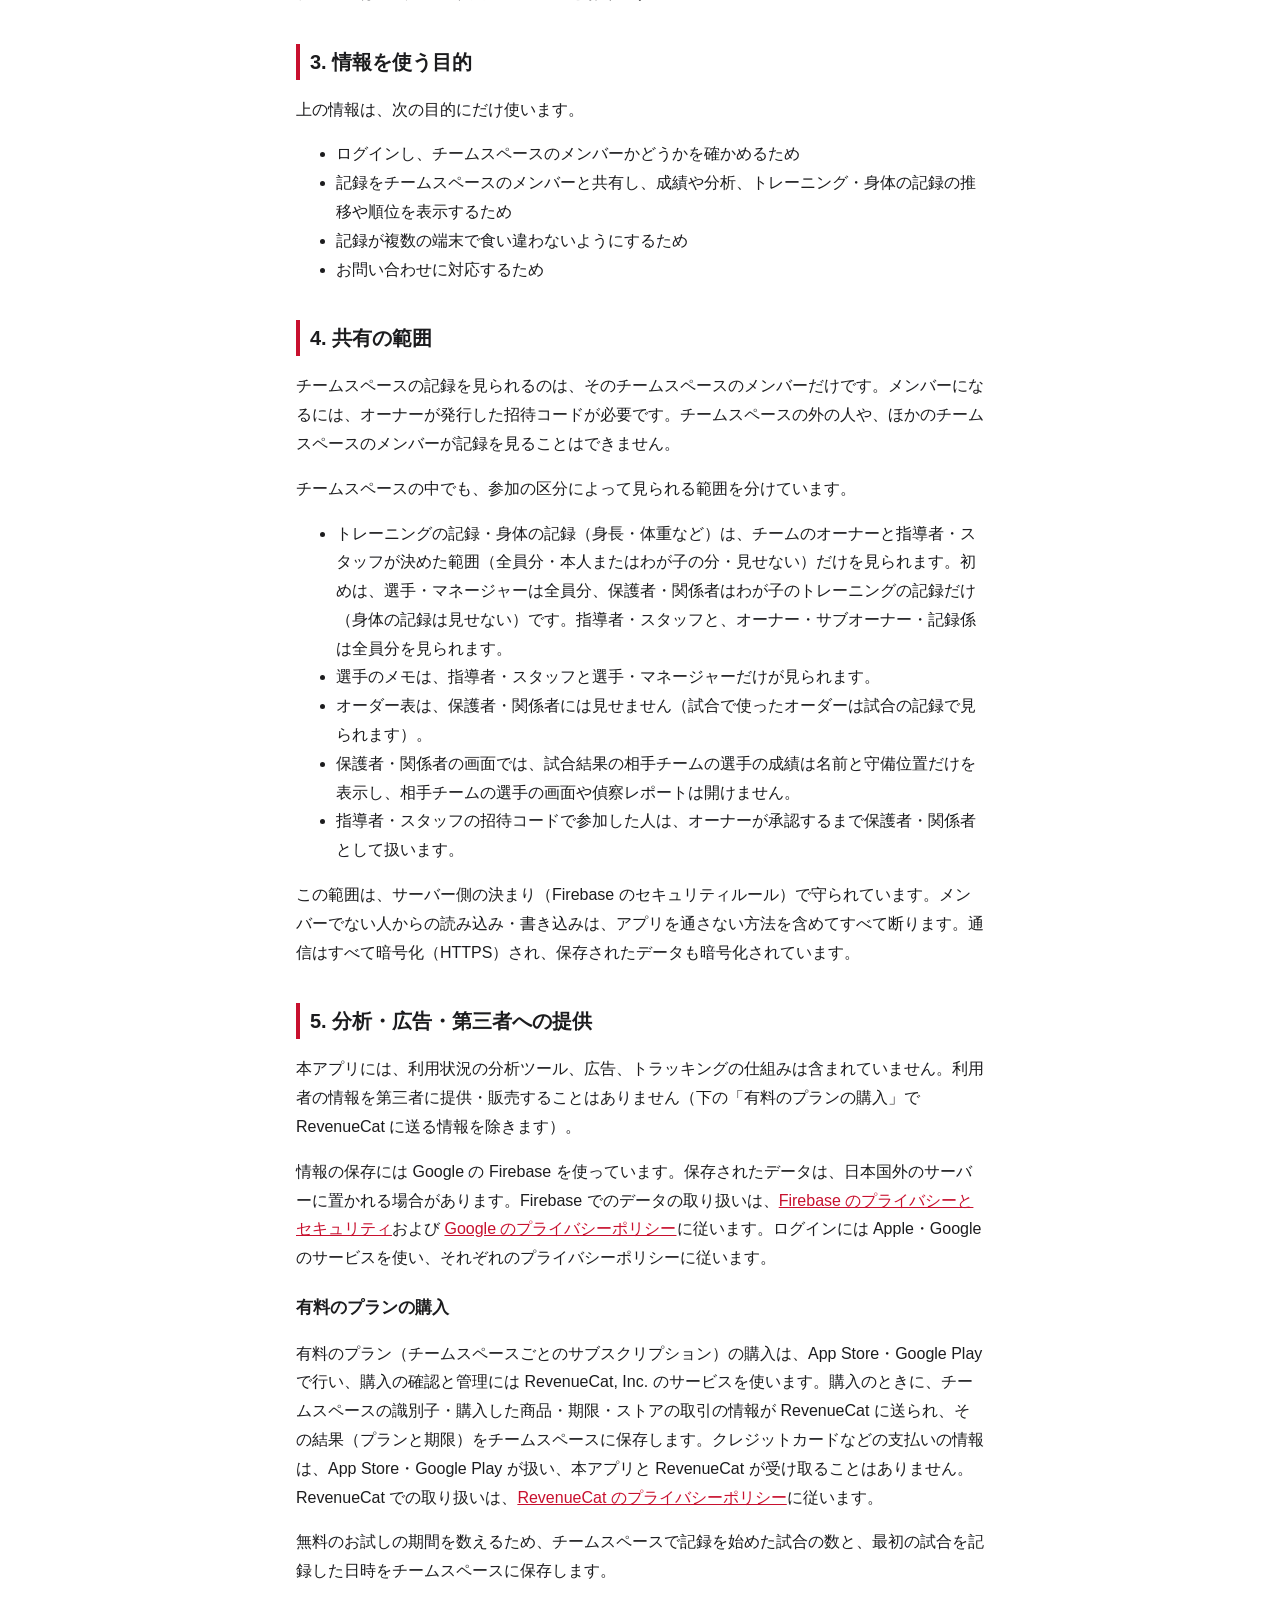
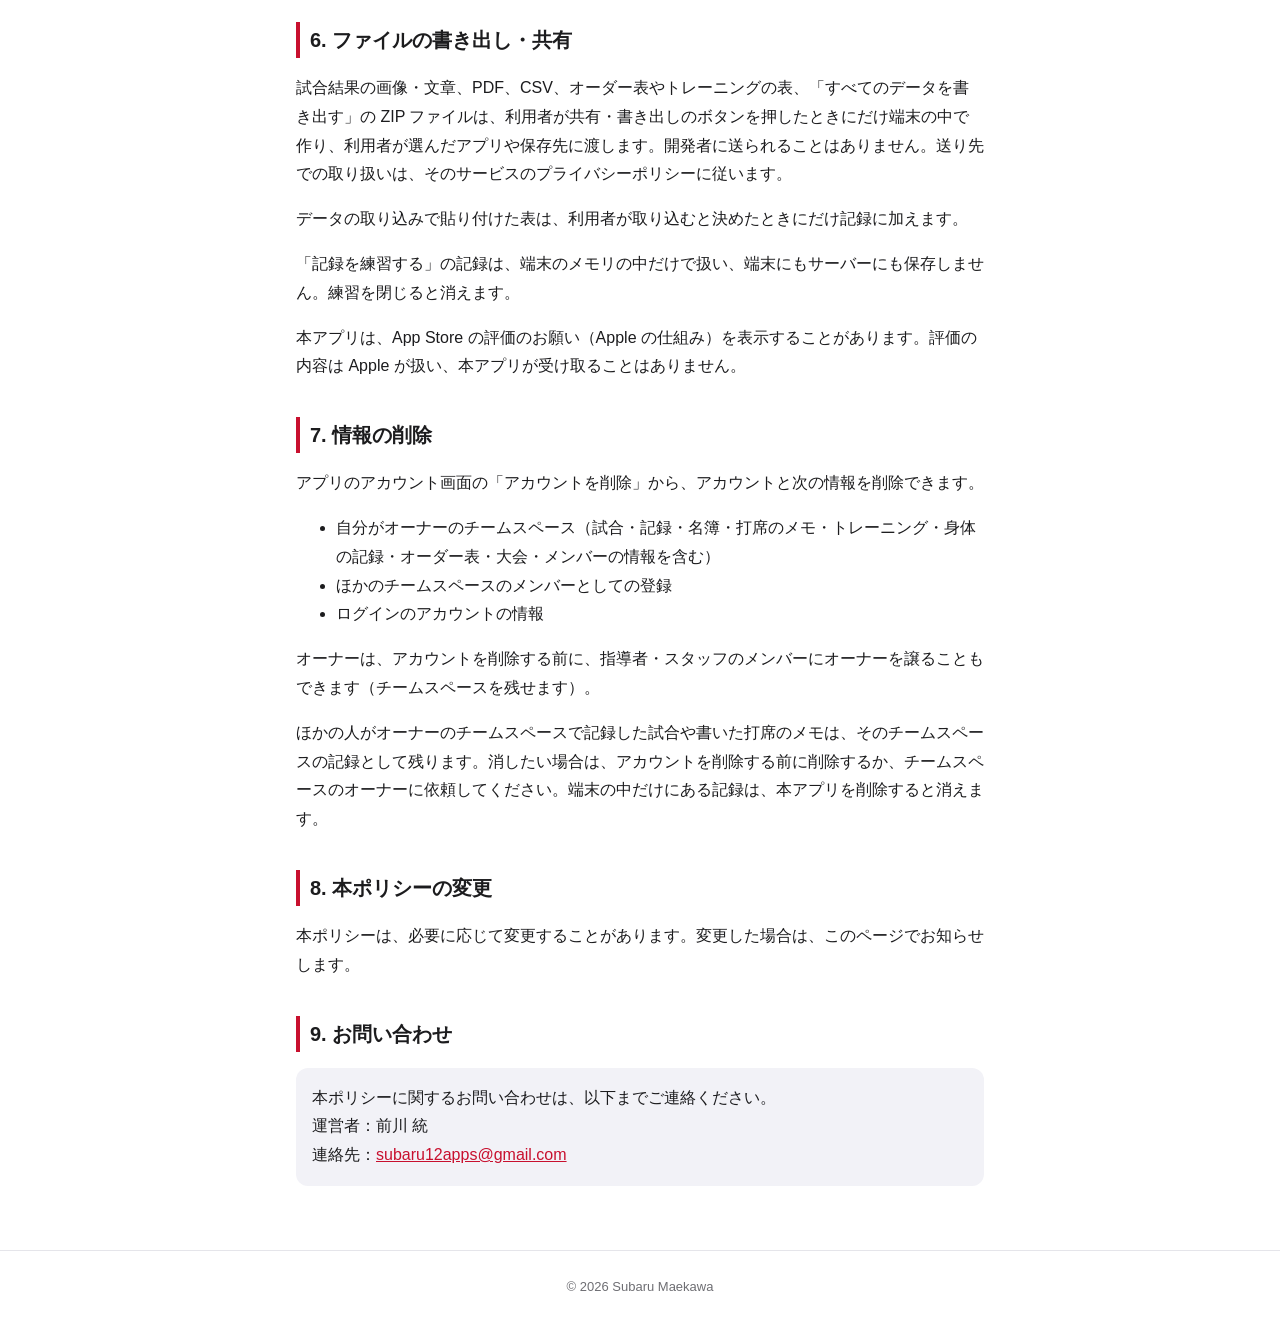
==== commit f6781400: "利用規約を公開し、プライバシーポリシーに有料のプランの購入（RevenueCat）を足した" ====
--- a/privacy.html
+++ b/privacy.html
@@ -18,10 +18,11 @@
     <a href="./">トップ</a>
     <a href="support.html">サポート</a>
     <a href="privacy.html" aria-current="page">プライバシーポリシー</a>
+    <a href="terms.html">利用規約</a>
   </nav>
 
   <main>
-    <p class="sub">最終更新日：2026年11月16日</p>
+    <p class="sub">最終更新日：2026年11月18日</p>
 
     <p>SCOREMARK（以下「本アプリ」）は、野球のスコアを記録し、チームで共有・分析するためのアプリです。このページでは、本アプリが扱う情報と、その取り扱いについて説明します。</p>
 
@@ -65,8 +66,12 @@
 <p>この範囲は、サーバー側の決まり（Firebase のセキュリティルール）で守られています。メンバーでない人からの読み込み・書き込みは、アプリを通さない方法を含めてすべて断ります。通信はすべて暗号化（HTTPS）され、保存されたデータも暗号化されています。</p>
 
     <h2>5. 分析・広告・第三者への提供</h2>
-    <p>本アプリには、利用状況の分析ツール、広告、トラッキングの仕組みは含まれていません。利用者の情報を第三者に提供・販売することはありません。</p>
+    <p>本アプリには、利用状況の分析ツール、広告、トラッキングの仕組みは含まれていません。利用者の情報を第三者に提供・販売することはありません（下の「有料のプランの購入」で RevenueCat に送る情報を除きます）。</p>
     <p>情報の保存には Google の Firebase を使っています。保存されたデータは、日本国外のサーバーに置かれる場合があります。Firebase でのデータの取り扱いは、<a href="https://firebase.google.com/support/privacy">Firebase のプライバシーとセキュリティ</a>および <a href="https://policies.google.com/privacy">Google のプライバシーポリシー</a>に従います。ログインには Apple・Google のサービスを使い、それぞれのプライバシーポリシーに従います。</p>
+
+    <h3>有料のプランの購入</h3>
+    <p>有料のプラン（チームスペースごとのサブスクリプション）の購入は、App Store・Google Play で行い、購入の確認と管理には RevenueCat, Inc. のサービスを使います。購入のときに、チームスペースの識別子・購入した商品・期限・ストアの取引の情報が RevenueCat に送られ、その結果（プランと期限）をチームスペースに保存します。クレジットカードなどの支払いの情報は、App Store・Google Play が扱い、本アプリと RevenueCat が受け取ることはありません。RevenueCat での取り扱いは、<a href="https://www.revenuecat.com/privacy">RevenueCat のプライバシーポリシー</a>に従います。</p>
+    <p>無料のお試しの期間を数えるため、チームスペースで記録を始めた試合の数と、最初の試合を記録した日時をチームスペースに保存します。</p>
 
     <h2>6. ファイルの書き出し・共有</h2>
     <p>試合結果の画像・文章、PDF、CSV、オーダー表やトレーニングの表、「すべてのデータを書き出す」の ZIP ファイルは、利用者が共有・書き出しのボタンを押したときにだけ端末の中で作り、利用者が選んだアプリや保存先に渡します。開発者に送られることはありません。送り先での取り扱いは、そのサービスのプライバシーポリシーに従います。</p>
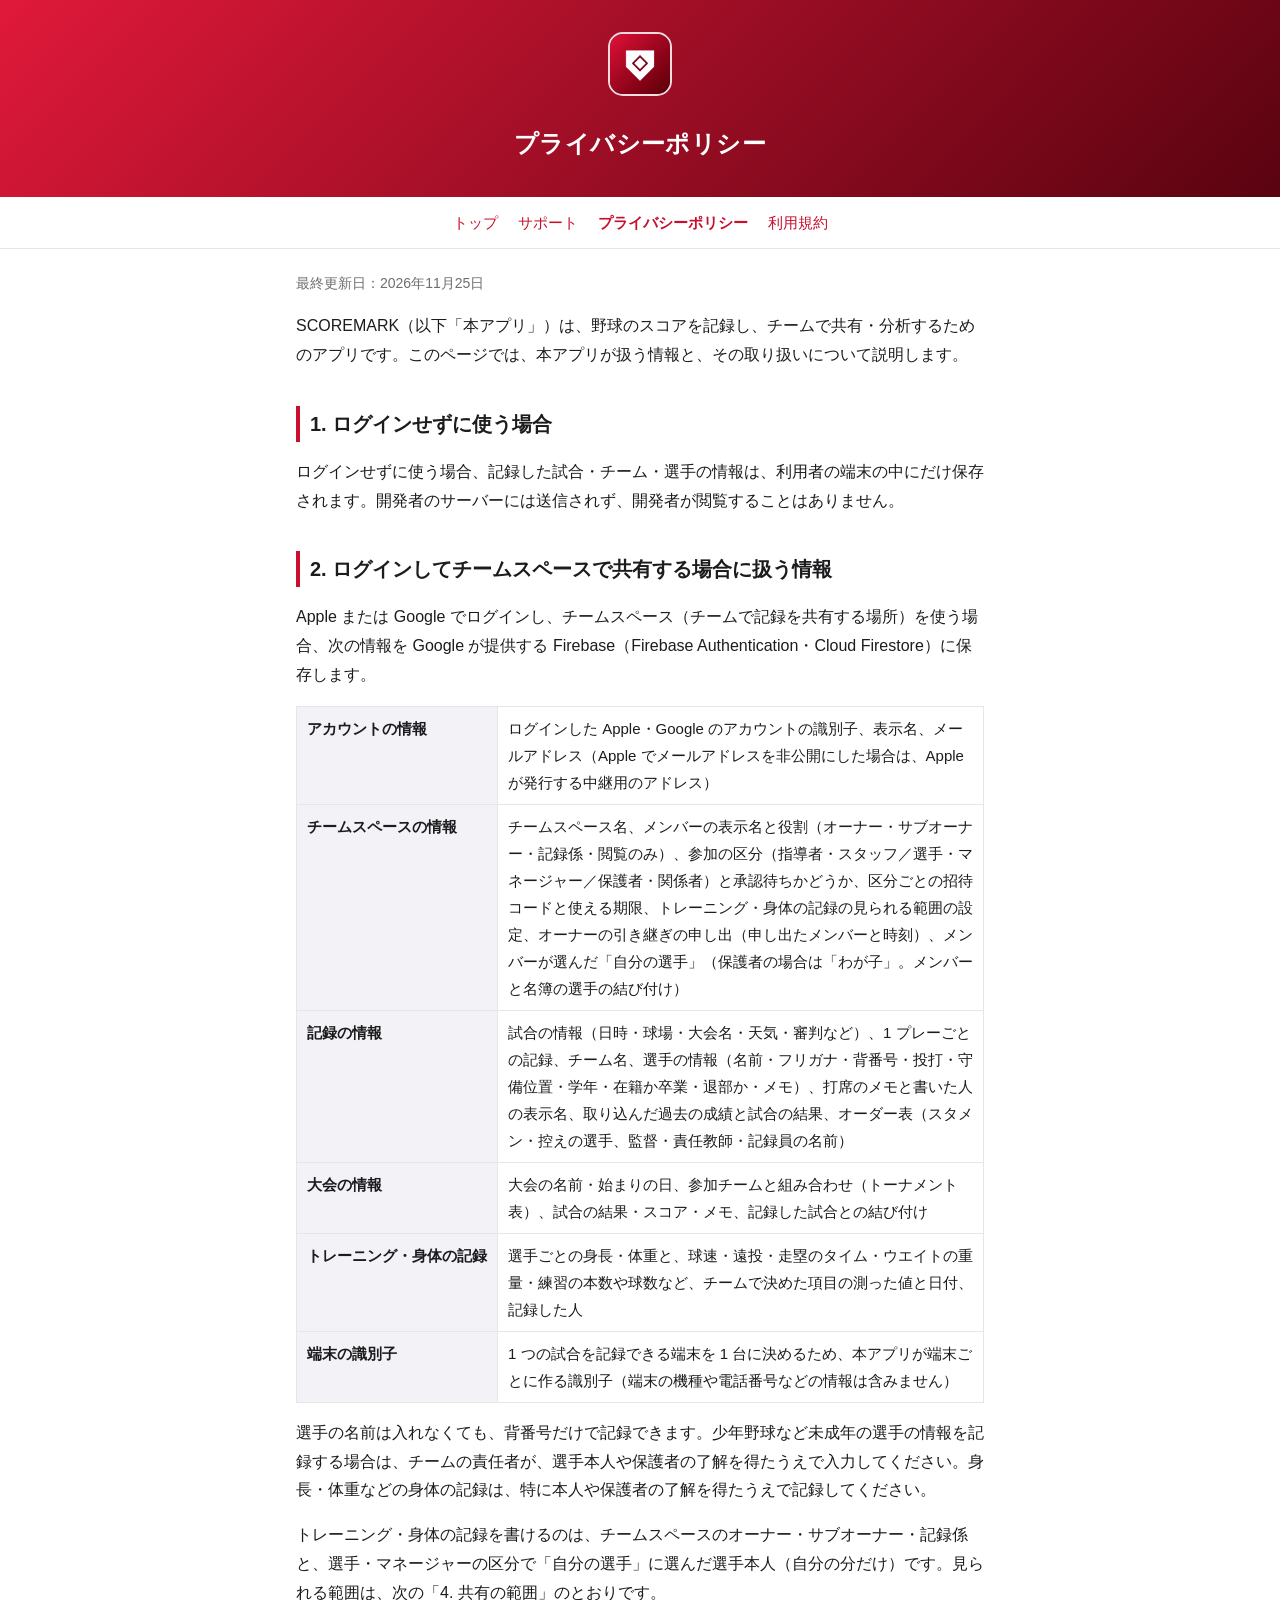
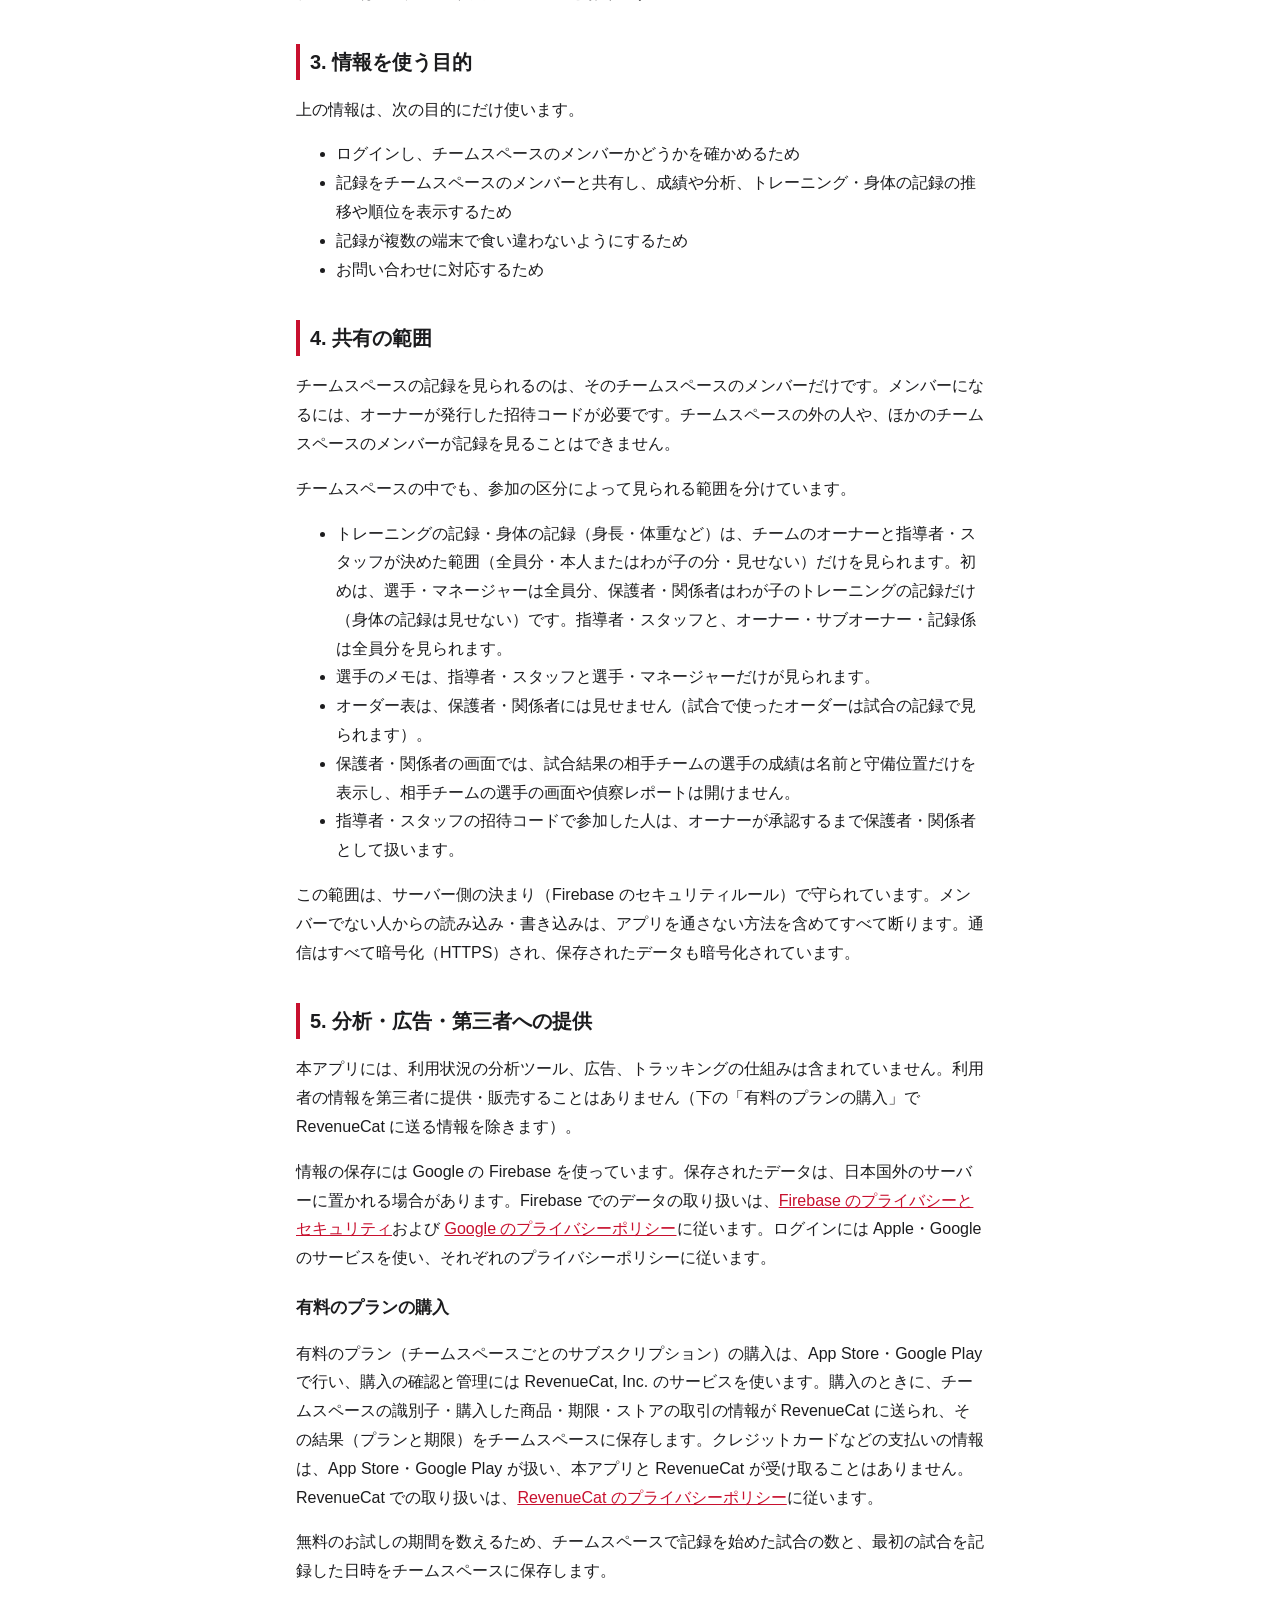
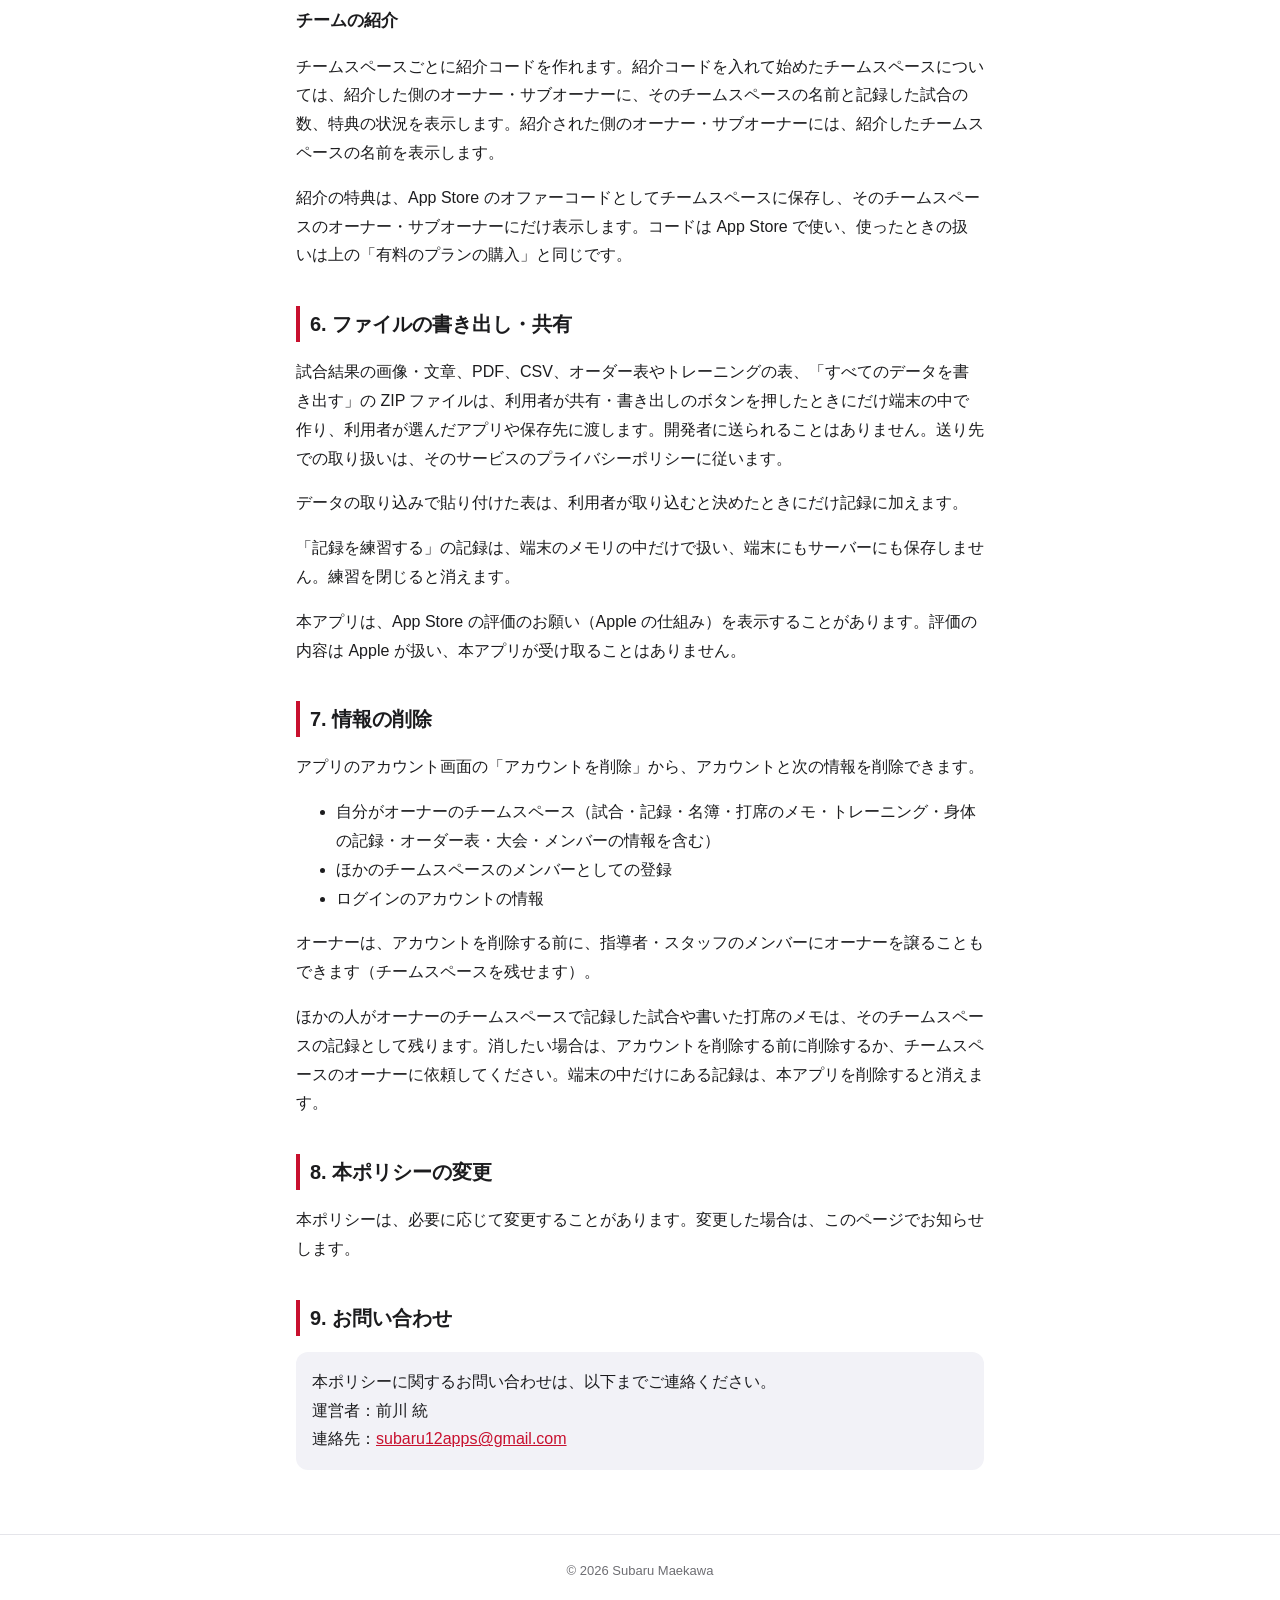
==== commit b319a2fc: "プライバシーポリシーに、チームの紹介（紹介コード・特典のコード）を足した" ====
--- a/privacy.html
+++ b/privacy.html
@@ -22,7 +22,7 @@
   </nav>
 
   <main>
-    <p class="sub">最終更新日：2026年11月18日</p>
+    <p class="sub">最終更新日：2026年11月25日</p>
 
     <p>SCOREMARK（以下「本アプリ」）は、野球のスコアを記録し、チームで共有・分析するためのアプリです。このページでは、本アプリが扱う情報と、その取り扱いについて説明します。</p>
 
@@ -73,6 +73,10 @@
     <p>有料のプラン（チームスペースごとのサブスクリプション）の購入は、App Store・Google Play で行い、購入の確認と管理には RevenueCat, Inc. のサービスを使います。購入のときに、チームスペースの識別子・購入した商品・期限・ストアの取引の情報が RevenueCat に送られ、その結果（プランと期限）をチームスペースに保存します。クレジットカードなどの支払いの情報は、App Store・Google Play が扱い、本アプリと RevenueCat が受け取ることはありません。RevenueCat での取り扱いは、<a href="https://www.revenuecat.com/privacy">RevenueCat のプライバシーポリシー</a>に従います。</p>
     <p>無料のお試しの期間を数えるため、チームスペースで記録を始めた試合の数と、最初の試合を記録した日時をチームスペースに保存します。</p>
 
+    <h3>チームの紹介</h3>
+    <p>チームスペースごとに紹介コードを作れます。紹介コードを入れて始めたチームスペースについては、紹介した側のオーナー・サブオーナーに、そのチームスペースの名前と記録した試合の数、特典の状況を表示します。紹介された側のオーナー・サブオーナーには、紹介したチームスペースの名前を表示します。</p>
+    <p>紹介の特典は、App Store のオファーコードとしてチームスペースに保存し、そのチームスペースのオーナー・サブオーナーにだけ表示します。コードは App Store で使い、使ったときの扱いは上の「有料のプランの購入」と同じです。</p>
+
     <h2>6. ファイルの書き出し・共有</h2>
     <p>試合結果の画像・文章、PDF、CSV、オーダー表やトレーニングの表、「すべてのデータを書き出す」の ZIP ファイルは、利用者が共有・書き出しのボタンを押したときにだけ端末の中で作り、利用者が選んだアプリや保存先に渡します。開発者に送られることはありません。送り先での取り扱いは、そのサービスのプライバシーポリシーに従います。</p>
     <p>データの取り込みで貼り付けた表は、利用者が取り込むと決めたときにだけ記録に加えます。</p>
